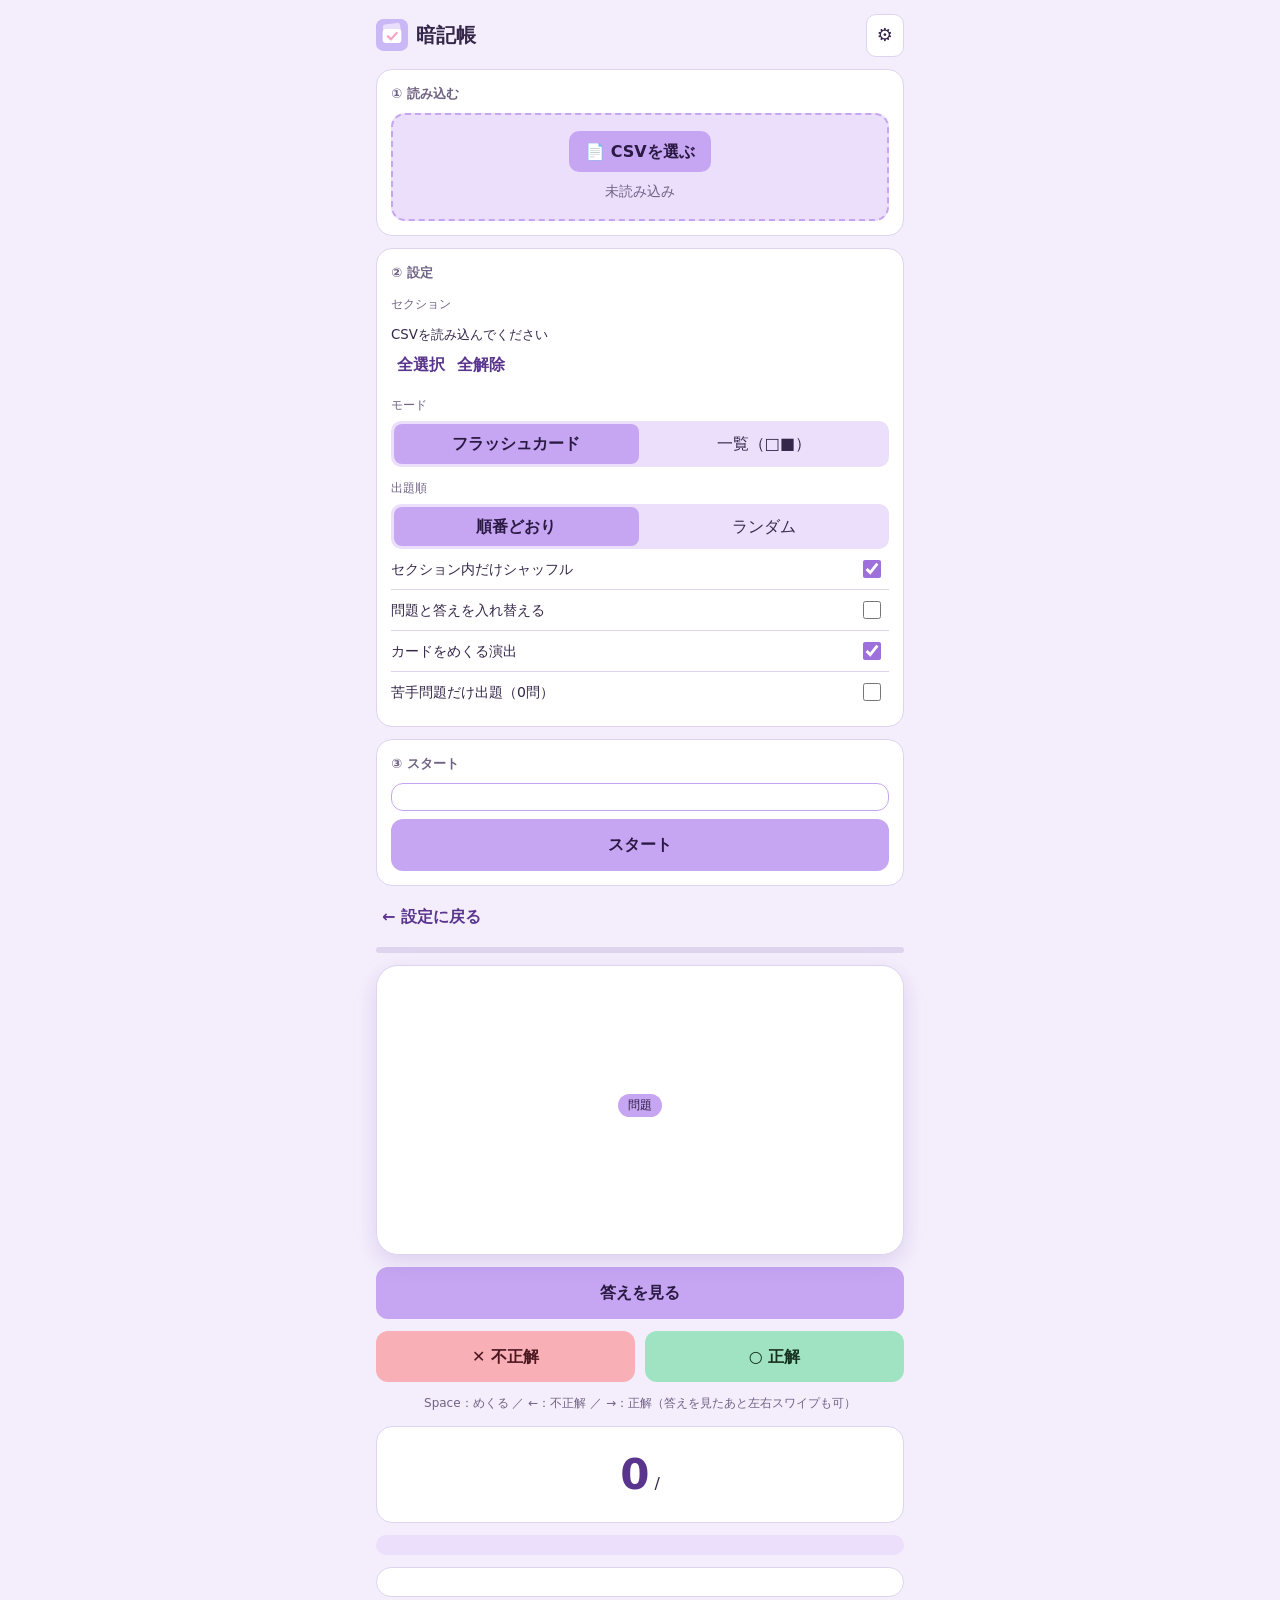
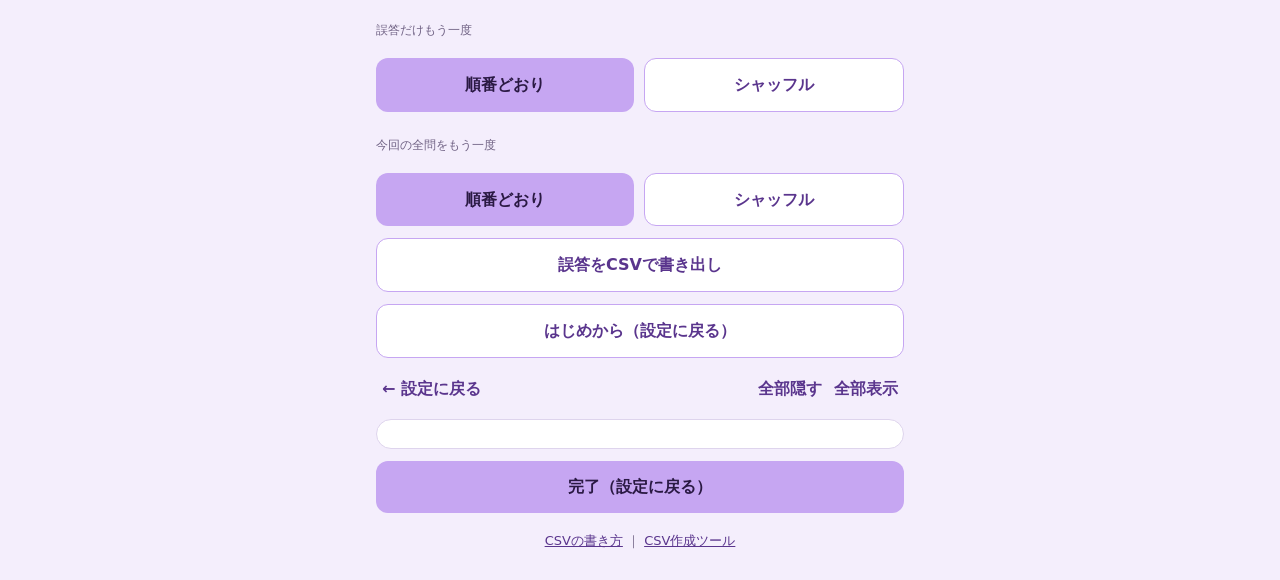
==== index.html @ e4d50a48 "Add files via upload" ====
<!DOCTYPE html>
<html lang="ja">
<head>
<meta charset="utf-8">
<meta name="viewport" content="width=device-width, initial-scale=1, viewport-fit=cover">
<title>暗記帳</title>
<link rel="manifest" href="manifest.webmanifest">
<link rel="icon" href="icon.svg" type="image/svg+xml">
<meta name="theme-color" content="#c9b8f5">
<link rel="stylesheet" href="common.css">
</head>
<body>
<div class="wrap">
<div class="bar"><h1><img src="icon.svg" width="32" height="32" alt="">暗記帳</h1><button class="ic" id="bSet" aria-label="設定">⚙</button></div>

<section id="home" class="wrap" style="padding:0">
  <div class="card"><h3>① 読み込む</h3>
    <div class="drop"><label>📄 CSVを選ぶ<input type="file" id="file" accept=".csv,.txt" hidden></label><div id="deckInfo" style="margin-top:8px;font-size:14px;color:var(--sub)">未読み込み</div></div></div>
  <div class="card"><h3>② 設定</h3>
    <div class="lbl">セクション</div><div id="secs"></div>
    <div><button class="lk" id="selAll">全選択</button><button class="lk" id="selNone">全解除</button></div>
    <div class="lbl">モード</div>
    <div class="seg" id="md"><button data-m="card">フラッシュカード</button><button data-m="list">一覧（□■）</button></div>
    <div class="lbl">出題順</div>
    <div class="seg" id="ord"><button data-o="seq">順番どおり</button><button data-o="rnd">ランダム</button></div>
    <label class="row"><span>セクション内だけシャッフル</span><input type="checkbox" id="oInSec"></label>
    <label class="row"><span>問題と答えを入れ替える</span><input type="checkbox" id="oSwap"></label>
    <label class="row"><span>カードをめくる演出</span><input type="checkbox" id="oFlip"></label>
    <label class="row"><span>苦手問題だけ出題（<span id="weakN">0</span>問）</span><input type="checkbox" id="oWeak"></label></div>
  <div class="card"><h3>③ スタート</h3>
    <button class="btn ghost" id="bResume" hidden style="margin-bottom:8px"></button>
    <button class="btn" id="bStart">スタート</button></div>
</section>

<section id="study" class="wrap" style="padding:0" hidden>
  <div class="bar2"><button class="lk" data-go="home">← 設定に戻る</button><small id="pg"></small></div>
  <div class="prog"><i id="pb"></i></div>
  <div class="scene" id="scene"><div class="fc" id="fc">
    <div class="face"><span class="tag">問題</span><div class="big" id="fq"></div></div>
    <div class="face b"><span class="tag">答え</span><div class="big" id="fa"></div><small id="fm" style="color:var(--sub)"></small></div></div></div>
  <button class="btn" id="bFlip">答えを見る</button>
  <div class="btns" id="bJudge" hidden><button class="btn ng" id="bNg">✕ 不正解</button><button class="btn ok" id="bOk">○ 正解</button></div>
  <p class="hint">Space：めくる ／ ←：不正解 ／ →：正解（答えを見たあと左右スワイプも可）</p>
</section>

<section id="result" class="wrap" style="padding:0" hidden>
  <div class="card score"><b id="rOk">0</b> / <span id="rAll"></span><br><small id="rPct"></small></div>
  <div class="tabs"><button id="tOk"></button><button id="tNg"></button></div>
  <div class="card" id="rList"></div>
  <div class="lbl">誤答だけもう一度</div>
  <div class="btns"><button class="btn" id="bRSeq">順番どおり</button><button class="btn ghost" id="bRRnd">シャッフル</button></div>
  <div class="lbl">今回の全問をもう一度</div>
  <div class="btns"><button class="btn" id="bASeq">順番どおり</button><button class="btn ghost" id="bARnd">シャッフル</button></div>
  <button class="btn ghost" id="bExp">誤答をCSVで書き出し</button>
  <button class="btn ghost" data-go="home">はじめから（設定に戻る）</button>
</section>

<section id="list" class="wrap" style="padding:0" hidden>
  <div class="bar2"><button class="lk" data-go="home">← 設定に戻る</button><span><button class="lk" id="lHide">全部隠す</button><button class="lk" id="lShow">全部表示</button></span></div>
  <div class="card" id="lBody"></div>
  <button class="btn" data-go="home">完了（設定に戻る）</button>
</section>

<footer><a href="csv-guide.html">CSVの書き方</a> ｜ <a href="editor.html">CSV作成ツール</a></footer>
</div>

<dialog id="dlg">
  <h2>設定</h2>
  <div>カラー</div><div class="sw" id="sw"></div>
  <div>表示モード</div>
  <select id="mode"><option value="auto">端末に合わせる</option><option value="light">ライト</option><option value="dark">ダーク</option></select>
  <div style="margin-top:14px"><button class="btn" id="dClose">閉じる</button></div>
</dialog>

<script src="common.js"></script>
<script>
const $=id=>document.getElementById(id);
const esc=s=>s.replace(/[&<>"]/g,c=>({'&':'&amp;','<':'&lt;','>':'&gt;','"':'&quot;'}[c]));
const shuf=a=>{a=a.slice();for(let i=a.length-1;i>0;i--){const j=Math.random()*(i+1)|0;[a[i],a[j]]=[a[j],a[i]]}return a};
let deck={name:'',cards:[],secs:[]},sel=new Set(),run=null,tab='ng';
let opt=Object.assign({o:'seq',mode:'card',weak:false,inSec:true,swap:false,flip:true},S.get('opt',{}));

function build(name,text){const secs=[],cards=[];let cur=-1;
  for(const r of parseCSV(text)){const a=(r[0]||'').trim();if(!a&&!(r[1]||'').trim())continue;
    if(a.startsWith('#')){secs.push(a.slice(1).trim()||'無題');cur=secs.length-1;continue}
    if(cur<0){secs.push('はじめ');cur=0}
    cards.push({q:a,a:(r[1]||'').trim(),m:(r[2]||'').trim(),s:cur})}
  return{name,cards,secs}}
function show(id){['home','study','result','list'].forEach(x=>$(x).hidden=x!==id);document.body.classList.toggle('full',id!='home');if(id=='home')renderHome();scrollTo(0,0)}
const hist=()=>S.get('hist:'+deck.name,{});
function renderHome(){
  $('deckInfo').textContent=deck.cards.length?`${deck.name}（${deck.cards.length}問）`:'未読み込み';
  $('secs').innerHTML=deck.secs.map((n,i)=>`<label class="row"><span><input type="checkbox" data-s="${i}" ${sel.has(i)?'checked':''}>${esc(n)}</span><small>${deck.cards.filter(c=>c.s==i).length}問</small></label>`).join('')||'<small>CSVを読み込んでください</small>';
  document.querySelectorAll('#ord button').forEach(b=>b.classList.toggle('on',b.dataset.o==opt.o));
  document.querySelectorAll('#md button').forEach(b=>b.classList.toggle('on',b.dataset.m==opt.mode));$('oWeak').checked=opt.weak;$('oInSec').checked=opt.inSec;$('oSwap').checked=opt.swap;$('oFlip').checked=opt.flip;
  const h=hist();$('weakN').textContent=deck.cards.filter(c=>h[c.q]>0).length;
  const p=S.get('prog');$('bResume').hidden=!(p&&p.deck==deck.name&&p.pos<p.ids.length);
  if(!$('bResume').hidden)$('bResume').textContent=`▶ 前回の続きから（${p.pos} / ${p.ids.length}）`}
function setDeck(d,text){deck=d;sel=new Set(d.secs.keys());S.set('deck',{name:d.name,text});renderHome()}
function makeIds(){let ids=[];const h=hist();deck.cards.forEach((c,i)=>sel.has(c.s)&&(!opt.weak||h[c.q]>0)&&ids.push(i));
  if(opt.o=='rnd'){if(opt.inSec){const g={};ids.forEach(i=>(g[deck.cards[i].s]=g[deck.cards[i].s]||[]).push(i));ids=Object.keys(g).map(Number).sort((a,b)=>a-b).flatMap(k=>shuf(g[k]))}else ids=shuf(ids)}
  return ids}

function startStudy(ids){if(!ids.length)return alert('出題できる問題がありません');
  run={ids,pos:0,ok:[],ng:[],swap:opt.swap,fl:false};show('study');renderCard()}
function renderCard(){const c=deck.cards[run.ids[run.pos]],fc=$('fc');
  run.fl=false;fc.classList.add('noanim');fc.classList.remove('flipped');void fc.offsetWidth;if(opt.flip)fc.classList.remove('noanim');
  $('fq').textContent=run.swap?c.a:c.q;$('fa').textContent=run.swap?c.q:c.a;$('fm').textContent=c.m;
  $('pg').textContent=`${run.pos+1} / ${run.ids.length}`;$('pb').style.width=run.pos/run.ids.length*100+'%';btns()}
function btns(){$('bFlip').hidden=run.fl;$('bJudge').hidden=!run.fl}
function flip(){if(!run)return;run.fl=!run.fl;$('fc').classList.toggle('flipped',run.fl);btns()}
function mark(ok){if(!run||!run.fl)return;const id=run.ids[run.pos],q=deck.cards[id].q,h=hist();
  (ok?run.ok:run.ng).push(id);
  if(ok){if(h[q]>0){h[q]--;if(!h[q])delete h[q]}}else h[q]=(h[q]||0)+1;
  S.set('hist:'+deck.name,h);run.pos++;
  if(run.pos>=run.ids.length)finish();else{S.set('prog',{deck:deck.name,ids:run.ids,pos:run.pos,ok:run.ok,ng:run.ng,swap:run.swap});renderCard()}}
function finish(){S.set('prog',null);show('result');
  $('rOk').textContent=run.ok.length;$('rAll').textContent=run.ids.length;
  $('rPct').textContent=`正答率 ${Math.round(run.ok.length/run.ids.length*100)}%`;
  tab=run.ng.length?'ng':'ok';renderRes()}
function renderRes(){$('tOk').textContent=`正答 ${run.ok.length}`;$('tNg').textContent=`誤答 ${run.ng.length}`;
  $('tOk').classList.toggle('on',tab=='ok');$('tNg').classList.toggle('on',tab=='ng');
  $('rList').innerHTML=run[tab].map(i=>{const c=deck.cards[i];return `<div class="qrow"><span>${esc(c.q)}</span><span style="color:var(--lk)">${esc(c.a)}</span></div>`}).join('')||'<small>なし</small>';
  $('bRSeq').disabled=$('bRRnd').disabled=$('bExp').disabled=!run.ng.length}

function renderList(ids){
  $('lBody').innerHTML=ids.map(i=>{const c=deck.cards[i],sw=opt.swap;return `<div class="qrow"><span>${esc(sw?c.a:c.q)}</span><span><span class="ans" hidden>${esc(sw?c.q:c.a)}</span><button class="box" aria-label="答えを表示">□</button></span></div>`}).join('')||'<small>問題がありません</small>'}
function setAll(v){document.querySelectorAll('#lBody .qrow').forEach(r=>{r.querySelector('.ans').hidden=!v;r.querySelector('.box').textContent=v?'■':'□'})}

$('file').onchange=async e=>{const f=e.target.files[0];if(!f)return;const t=await f.text();setDeck(build(f.name,t),t);e.target.value=''};
$('secs').onchange=e=>{const i=+e.target.dataset.s;e.target.checked?sel.add(i):sel.delete(i)};
$('selAll').onclick=()=>{sel=new Set(deck.secs.keys());renderHome()};$('selNone').onclick=()=>{sel.clear();renderHome()};
$('ord').onclick=e=>{if(e.target.dataset.o){opt.o=e.target.dataset.o;S.set('opt',opt);renderHome()}};
[['oWeak','weak'],['oInSec','inSec'],['oSwap','swap'],['oFlip','flip']].forEach(([id,k])=>$(id).onchange=e=>{opt[k]=e.target.checked;S.set('opt',opt)});
$('bStart').onclick=()=>{const ids=makeIds();if(!ids.length)return alert(opt.weak?'苦手問題がありません':'出題できる問題がありません');
  if(opt.mode=='list'){show('list');renderList(ids)}else startStudy(ids)};
$('md').onclick=e=>{if(e.target.dataset.m){opt.mode=e.target.dataset.m;S.set('opt',opt);renderHome()}};
$('bResume').onclick=()=>{const p=S.get('prog');run=Object.assign({fl:false},p);show('study');renderCard()};
$('lHide').onclick=()=>setAll(false);$('lShow').onclick=()=>setAll(true);
$('lBody').onclick=e=>{const b=e.target.closest('.box');if(!b)return;const a=b.previousElementSibling;a.hidden=!a.hidden;b.textContent=a.hidden?'□':'■'};
document.querySelectorAll('[data-go]').forEach(b=>b.onclick=()=>show(b.dataset.go));
$('bFlip').onclick=flip;$('scene').onclick=flip;$('bOk').onclick=()=>mark(true);$('bNg').onclick=()=>mark(false);
$('tOk').onclick=()=>{tab='ok';renderRes()};$('tNg').onclick=()=>{tab='ng';renderRes()};
const asc=a=>a.slice().sort((x,y)=>x-y);
$('bRSeq').onclick=()=>startStudy(asc(run.ng));$('bRRnd').onclick=()=>startStudy(shuf(run.ng));
$('bASeq').onclick=()=>startStudy(asc(run.ids));$('bARnd').onclick=()=>startStudy(shuf(run.ids));
$('bExp').onclick=()=>{const rows=[['#誤答 '+new Date().toLocaleDateString('ja-JP')]];run.ng.forEach(i=>{const c=deck.cards[i];rows.push(c.m?[c.q,c.a,c.m]:[c.q,c.a])});download('wrong.csv',toCSV(rows))};
document.addEventListener('keydown',e=>{if($('study').hidden||$('dlg').open)return;
  if(e.key==' '||e.key=='Enter'){e.preventDefault();flip()}else if(e.key=='ArrowRight')mark(true);else if(e.key=='ArrowLeft')mark(false)});
let tx=null;$('scene').addEventListener('touchstart',e=>tx=e.touches[0].clientX,{passive:true});
$('scene').addEventListener('touchend',e=>{if(tx==null)return;const dx=e.changedTouches[0].clientX-tx;tx=null;if(Math.abs(dx)>70&&run&&run.fl){e.preventDefault();mark(dx>0)}});

// 設定
const pal={pink:340,peach:22,lemon:48,mint:150,sky:205,lavender:265};
function renderSet(){const t=S.get('theme',{p:'lavender',m:'auto'});$('mode').value=t.m;
  $('sw').innerHTML=Object.entries(pal).map(([k,h])=>`<button style="--c:${h}" data-p="${k}" class="${t.p==k?'on':''}" aria-label="${k}"></button>`).join('')}
$('bSet').onclick=()=>{renderSet();$('dlg').showModal()};$('dClose').onclick=()=>$('dlg').close();
$('sw').onclick=e=>{const p=e.target.dataset.p;if(!p)return;const t=S.get('theme',{p:'lavender',m:'auto'});t.p=p;S.set('theme',t);applyTheme();renderSet()};
$('mode').onchange=e=>{const t=S.get('theme',{p:'lavender',m:'auto'});t.m=e.target.value;S.set('theme',t);applyTheme()};

const saved=S.get('deck');if(saved)deck=build(saved.name,saved.text),sel=new Set(deck.secs.keys());
renderHome();
</script>
</body>
</html>
---- common.css ----
:root{--h:265;--bg:hsl(var(--h) 70% 96%);--sf:#fff;--ink:hsl(var(--h) 30% 22%);--sub:hsl(var(--h) 15% 45%);--ln:hsl(var(--h) 40% 88%);--pri:hsl(var(--h) 75% 80%);--soft:hsl(var(--h) 80% 93%);--on:hsl(var(--h) 45% 18%);--lk:hsl(var(--h) 45% 38%);--ok:hsl(150 55% 76%);--ng:hsl(355 85% 83%);color-scheme:light;box-sizing:border-box;padding-top:env(safe-area-inset-top,0px);padding-bottom:env(safe-area-inset-bottom,0px)}
:root[data-p=pink]{--h:340}:root[data-p=peach]{--h:22}:root[data-p=lemon]{--h:48}:root[data-p=mint]{--h:150}:root[data-p=sky]{--h:205}:root[data-p=lavender]{--h:265}
:root[data-m=dark]{--bg:hsl(var(--h) 22% 13%);--sf:hsl(var(--h) 20% 19%);--ink:hsl(var(--h) 40% 93%);--sub:hsl(var(--h) 20% 72%);--ln:hsl(var(--h) 18% 28%);--pri:hsl(var(--h) 55% 72%);--soft:hsl(var(--h) 22% 25%);--lk:hsl(var(--h) 70% 82%);color-scheme:dark}
@media(prefers-color-scheme:dark){:root[data-m=auto]{--bg:hsl(var(--h) 22% 13%);--sf:hsl(var(--h) 20% 19%);--ink:hsl(var(--h) 40% 93%);--sub:hsl(var(--h) 20% 72%);--ln:hsl(var(--h) 18% 28%);--pri:hsl(var(--h) 55% 72%);--soft:hsl(var(--h) 22% 25%);--lk:hsl(var(--h) 70% 82%);color-scheme:dark}}
*{box-sizing:border-box}
html{scroll-padding-top:env(safe-area-inset-top,0px);height:100%}
body{margin:0;min-height:100%;background:var(--bg);color:var(--ink);font-family:system-ui,-apple-system,"Hiragino Sans","Noto Sans JP",sans-serif;line-height:1.6}
.wrap{max-width:560px;margin:0 auto;padding:14px 16px 28px;display:flex;flex-direction:column;gap:12px}
.bar,.bar2{display:flex;align-items:center;justify-content:space-between;gap:8px}
.bar h1{margin:0;font-size:20px;display:flex;align-items:center;gap:8px}
h2{margin:4px 0;font-size:18px}
.card{background:var(--sf);border:1px solid var(--ln);border-radius:16px;padding:14px}
.card h3{margin:0 0 8px;font-size:13px;color:var(--sub)}
.btn,button{font:inherit;cursor:pointer}
.btn{display:block;width:100%;text-align:center;padding:13px;border:0;border-radius:12px;background:var(--pri);color:var(--on);font-weight:700}
.btn.ghost{background:var(--sf);color:var(--lk);border:1px solid var(--pri)}
.btn.ok{background:var(--ok);color:#16301f}.btn.ng{background:var(--ng);color:#4a1620}
.btns{display:flex;gap:10px}
.lk{background:none;border:0;color:var(--lk);padding:6px;font-weight:600}
.ic{background:var(--sf);border:1px solid var(--ln);border-radius:10px;padding:6px 10px;font-size:18px;color:var(--ink)}
.drop{border:2px dashed var(--pri);background:var(--soft);border-radius:14px;padding:16px;text-align:center}
.drop label{display:inline-block;padding:8px 16px;background:var(--pri);color:var(--on);border-radius:10px;font-weight:700;cursor:pointer}
.row{display:flex;align-items:center;justify-content:space-between;gap:8px;padding:8px 0;border-bottom:1px solid var(--ln);font-size:14px}
.row:last-child{border-bottom:0}
input[type=checkbox]{width:18px;height:18px;accent-color:hsl(var(--h) 60% 65%);margin-right:8px;vertical-align:middle}
.seg,.tabs{display:flex;background:var(--soft);border-radius:10px;padding:3px;gap:3px}
.seg button,.tabs button{flex:1;border:0;background:none;padding:7px;border-radius:8px;color:var(--ink)}
.seg .on,.tabs .on{background:var(--pri);color:var(--on);font-weight:700}
.prog{height:6px;border-radius:3px;background:var(--ln);overflow:hidden}.prog i{display:block;height:100%;width:0;background:var(--pri);transition:width .3s}
.scene{perspective:1000px;height:290px;cursor:pointer;user-select:none;-webkit-user-select:none;touch-action:pan-y}
.fc{position:relative;width:100%;height:100%;transition:transform .5s;transform-style:preserve-3d}
.fc.flipped{transform:rotateY(180deg)}.fc.noanim{transition:none}
.face{position:absolute;inset:0;backface-visibility:hidden;-webkit-backface-visibility:hidden;background:var(--sf);border:1px solid var(--ln);border-radius:22px;box-shadow:0 8px 22px hsl(var(--h) 40% 50%/.18);display:flex;flex-direction:column;align-items:center;justify-content:center;gap:10px;padding:20px;text-align:center;overflow:auto}
.face.b{transform:rotateY(180deg);background:var(--soft)}
.tag{font-size:12px;color:var(--on);background:var(--pri);padding:2px 10px;border-radius:99px}
.big{font-size:26px;font-weight:700;word-break:break-word;white-space:pre-wrap}
.hint{margin:0;text-align:center;font-size:12px;color:var(--sub)}
.score{text-align:center}.score b{font-size:42px;color:var(--lk)}
.qrow{display:flex;align-items:center;justify-content:space-between;gap:10px;padding:11px 2px;border-bottom:1px solid var(--ln)}
.qrow:last-child{border-bottom:0}.qrow .ans{color:var(--lk);font-weight:700;margin-right:6px}
.box{background:none;border:0;font-size:28px;line-height:1;color:var(--lk);padding:0 4px}
footer{text-align:center;font-size:13px;color:var(--sub);margin-top:6px}footer a{color:var(--lk)}
dialog{border:1px solid var(--ln);border-radius:18px;background:var(--sf);color:var(--ink);width:min(92vw,400px)}
dialog::backdrop{background:#0006}
.sw{display:flex;gap:10px;flex-wrap:wrap;margin:8px 0 14px}
.sw button{width:40px;height:40px;border-radius:50%;border:3px solid transparent;background:hsl(var(--c) 75% 80%)}
.sw button.on{border-color:var(--ink)}
select,input:not([type=checkbox]):not([type=file]),textarea{font:inherit;color:var(--ink);background:var(--sf);border:1px solid var(--ln);border-radius:8px;padding:8px;width:100%}
pre{background:var(--soft);padding:10px;border-radius:10px;overflow-x:auto;font-size:13px}
.guide p,.guide li{font-size:14px}
.erow{display:grid;grid-template-columns:1fr 1fr 1fr auto;gap:6px;margin-bottom:6px;align-items:center}
.erow>*{min-width:0}
.erow.sec{grid-template-columns:auto 1fr auto;background:var(--soft);border-radius:10px;padding:4px 8px}
.erow.sec input{background:none;border:0;font-weight:700}
.wrap.wide{max-width:920px}
.lbl{font-size:12px;color:var(--sub);margin:12px 0 6px}
.wrap>section{animation:in .3s ease}
@keyframes in{from{opacity:0;transform:translateY(12px)}to{opacity:1;transform:none}}
@media(prefers-reduced-motion:reduce){.wrap>section{animation:none}}
@media(max-width:640px){.ehead{display:none}.erow.c{grid-template-columns:1fr auto;background:var(--soft);border-radius:12px;padding:8px}.erow.c input{grid-column:1}.erow.c button{grid-column:2;grid-row:1/4}}
.wrap>section.wrap{width:100%}
body.full .bar,body.full footer{display:none}
body.full>.wrap{max-width:720px;min-height:100dvh;padding-top:12px}
body.full #study,body.full #list{flex:1}
body.full .scene{flex:1;height:auto;min-height:260px}
body.full .big{font-size:clamp(26px,6vw,40px)}
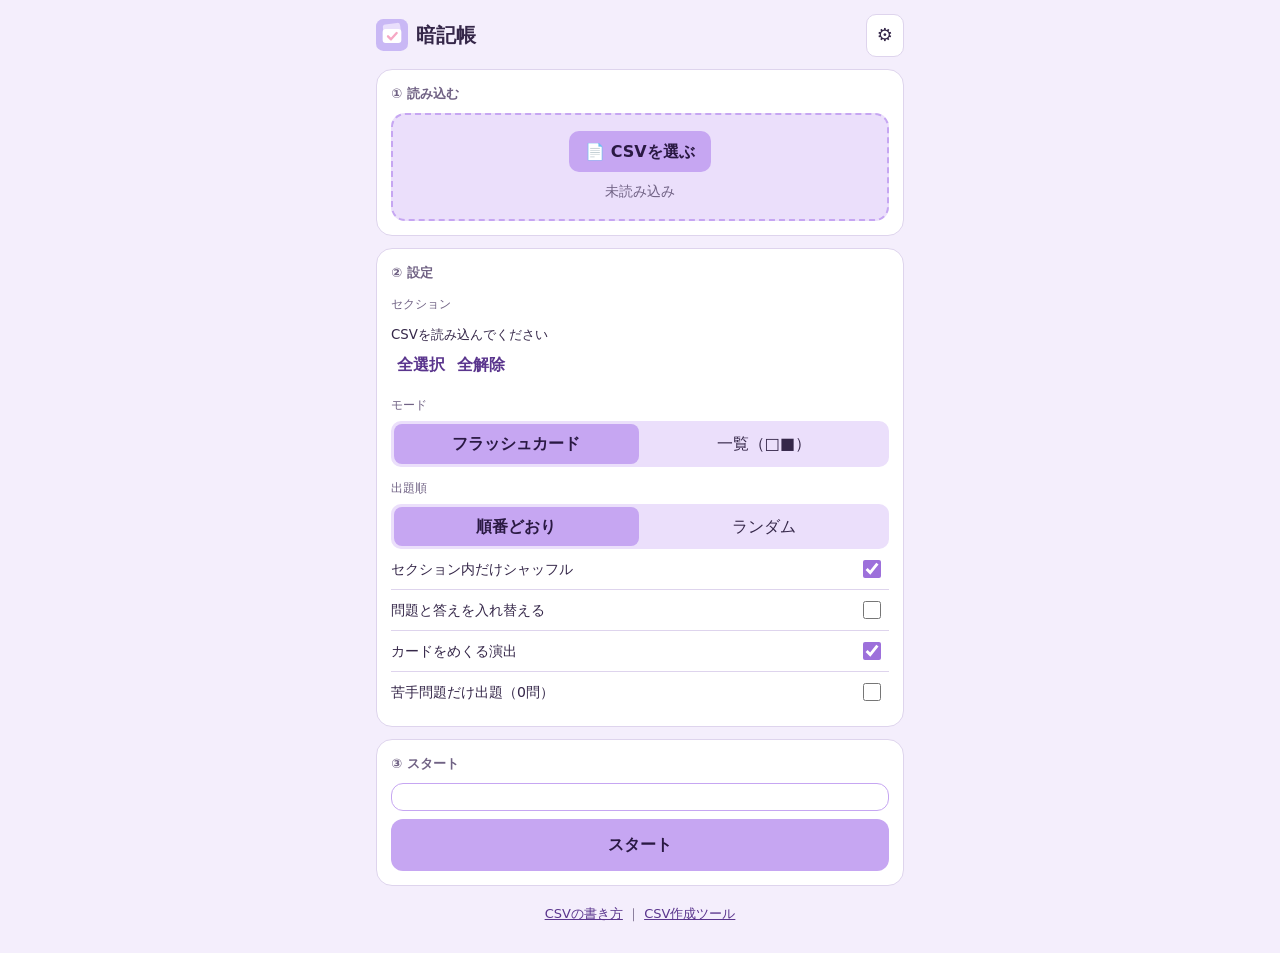
==== commit 692c6099: "Add files via upload" ====
--- a/index.html
+++ b/index.html
@@ -32,7 +32,7 @@
     <button class="btn" id="bStart">スタート</button></div>
 </section>
 
-<section id="study" class="wrap" style="padding:0" hidden>
+<dialog id="study" class="full"><div class="in">
   <div class="bar2"><button class="lk" data-go="home">← 設定に戻る</button><small id="pg"></small></div>
   <div class="prog"><i id="pb"></i></div>
   <div class="scene" id="scene"><div class="fc" id="fc">
@@ -41,9 +41,9 @@
   <button class="btn" id="bFlip">答えを見る</button>
   <div class="btns" id="bJudge" hidden><button class="btn ng" id="bNg">✕ 不正解</button><button class="btn ok" id="bOk">○ 正解</button></div>
   <p class="hint">Space：めくる ／ ←：不正解 ／ →：正解（答えを見たあと左右スワイプも可）</p>
-</section>
+</div></dialog>
 
-<section id="result" class="wrap" style="padding:0" hidden>
+<dialog id="result" class="full"><div class="in">
   <div class="card score"><b id="rOk">0</b> / <span id="rAll"></span><br><small id="rPct"></small></div>
   <div class="tabs"><button id="tOk"></button><button id="tNg"></button></div>
   <div class="card" id="rList"></div>
@@ -53,13 +53,13 @@
   <div class="btns"><button class="btn" id="bASeq">順番どおり</button><button class="btn ghost" id="bARnd">シャッフル</button></div>
   <button class="btn ghost" id="bExp">誤答をCSVで書き出し</button>
   <button class="btn ghost" data-go="home">はじめから（設定に戻る）</button>
-</section>
+</div></dialog>
 
-<section id="list" class="wrap" style="padding:0" hidden>
+<dialog id="list" class="full"><div class="in">
   <div class="bar2"><button class="lk" data-go="home">← 設定に戻る</button><span><button class="lk" id="lHide">全部隠す</button><button class="lk" id="lShow">全部表示</button></span></div>
   <div class="card" id="lBody"></div>
   <button class="btn" data-go="home">完了（設定に戻る）</button>
-</section>
+</div></dialog>
 
 <footer><a href="csv-guide.html">CSVの書き方</a> ｜ <a href="editor.html">CSV作成ツール</a></footer>
 </div>
@@ -86,7 +86,12 @@
     if(cur<0){secs.push('はじめ');cur=0}
     cards.push({q:a,a:(r[1]||'').trim(),m:(r[2]||'').trim(),s:cur})}
   return{name,cards,secs}}
-function show(id){['home','study','result','list'].forEach(x=>$(x).hidden=x!==id);document.body.classList.toggle('full',id!='home');if(id=='home')renderHome();scrollTo(0,0)}
+function show(id){
+  if(id=='home'){['result','study','list'].forEach(x=>$(x).open&&$(x).close());renderHome();return}
+  if(id=='result'){if(!$('result').open)$('result').showModal();$('result').scrollTop=0;return}
+  if($('result').open)$('result').close();
+  if(!$(id).open)$(id).showModal();
+  $(id).scrollTop=0}
 const hist=()=>S.get('hist:'+deck.name,{});
 function renderHome(){
   $('deckInfo').textContent=deck.cards.length?`${deck.name}（${deck.cards.length}問）`:'未読み込み';
@@ -145,11 +150,12 @@
 $('bRSeq').onclick=()=>startStudy(asc(run.ng));$('bRRnd').onclick=()=>startStudy(shuf(run.ng));
 $('bASeq').onclick=()=>startStudy(asc(run.ids));$('bARnd').onclick=()=>startStudy(shuf(run.ids));
 $('bExp').onclick=()=>{const rows=[['#誤答 '+new Date().toLocaleDateString('ja-JP')]];run.ng.forEach(i=>{const c=deck.cards[i];rows.push(c.m?[c.q,c.a,c.m]:[c.q,c.a])});download('wrong.csv',toCSV(rows))};
-document.addEventListener('keydown',e=>{if($('study').hidden||$('dlg').open)return;
+document.addEventListener('keydown',e=>{if(!$('study').open||$('result').open||$('dlg').open)return;
   if(e.key==' '||e.key=='Enter'){e.preventDefault();flip()}else if(e.key=='ArrowRight')mark(true);else if(e.key=='ArrowLeft')mark(false)});
 let tx=null;$('scene').addEventListener('touchstart',e=>tx=e.touches[0].clientX,{passive:true});
 $('scene').addEventListener('touchend',e=>{if(tx==null)return;const dx=e.changedTouches[0].clientX-tx;tx=null;if(Math.abs(dx)>70&&run&&run.fl){e.preventDefault();mark(dx>0)}});
 
+$('result').addEventListener('cancel',e=>e.preventDefault());
 // 設定
 const pal={pink:340,peach:22,lemon:48,mint:150,sky:205,lavender:265};
 function renderSet(){const t=S.get('theme',{p:'lavender',m:'auto'});$('mode').value=t.m;
--- a/common.css
+++ b/common.css
@@ -59,8 +59,8 @@
 @media(prefers-reduced-motion:reduce){.wrap>section{animation:none}}
 @media(max-width:640px){.ehead{display:none}.erow.c{grid-template-columns:1fr auto;background:var(--soft);border-radius:12px;padding:8px}.erow.c input{grid-column:1}.erow.c button{grid-column:2;grid-row:1/4}}
 .wrap>section.wrap{width:100%}
-body.full .bar,body.full footer{display:none}
-body.full>.wrap{max-width:720px;min-height:100dvh;padding-top:12px}
-body.full #study,body.full #list{flex:1}
-body.full .scene{flex:1;height:auto;min-height:260px}
-body.full .big{font-size:clamp(26px,6vw,40px)}
+dialog.full{position:fixed;inset:0;width:100%;height:100%;max-width:none;max-height:none;margin:0;padding:env(safe-area-inset-top,0px) 0 env(safe-area-inset-bottom,0px);border:0;border-radius:0;background:var(--bg);color:var(--ink);overflow:auto}
+dialog.full[open]{animation:in .3s ease}
+.in{width:100%;max-width:720px;min-height:100%;margin:0 auto;padding:12px 16px 20px;display:flex;flex-direction:column;gap:12px}
+#study .scene{flex:1;height:auto;min-height:260px}
+dialog.full .big{font-size:clamp(26px,6vw,40px)}
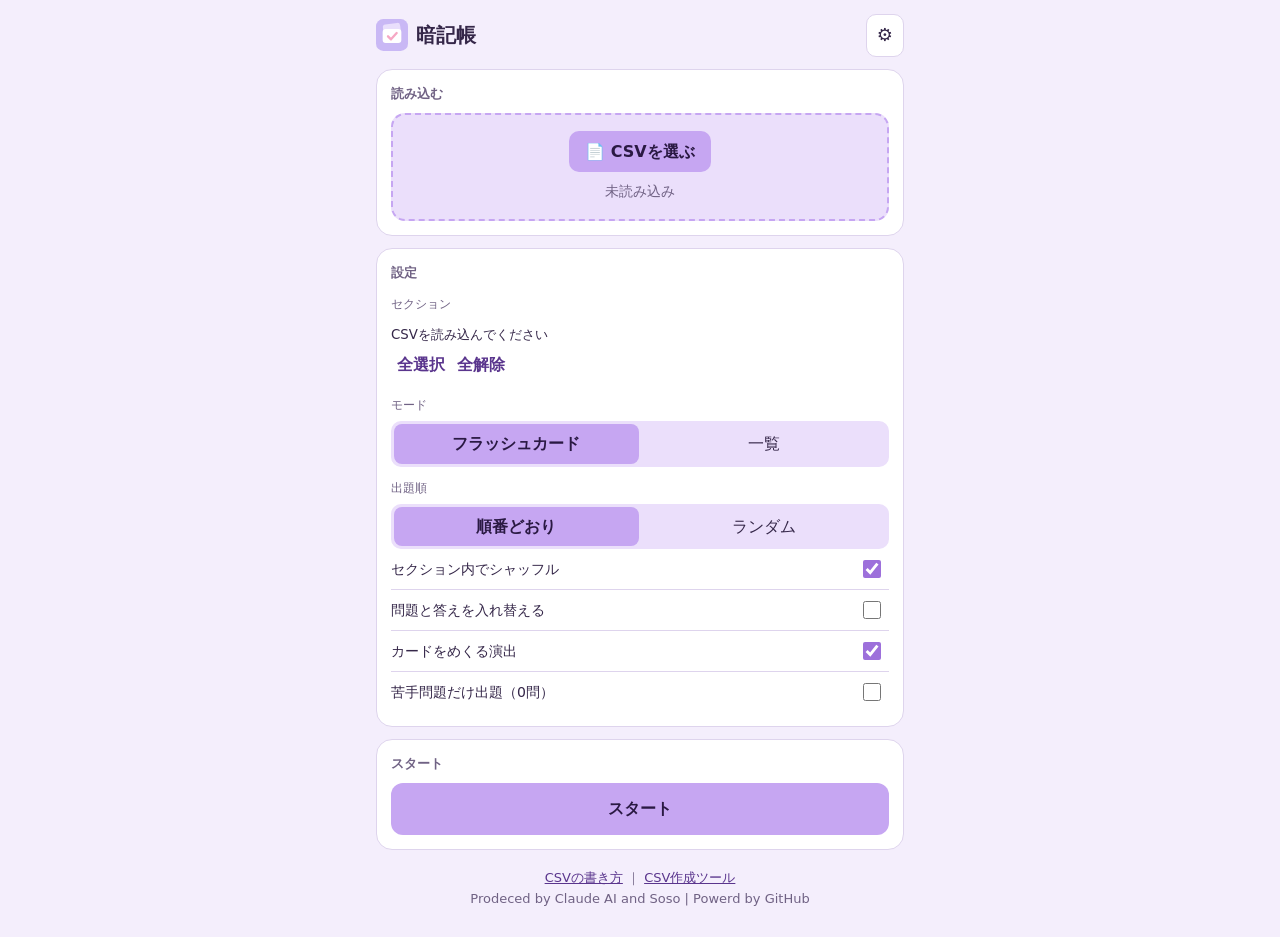
==== commit 01174d64: "Add files via upload" ====
--- a/index.html
+++ b/index.html
@@ -14,33 +14,33 @@
 <div class="bar"><h1><img src="icon.svg" width="32" height="32" alt="">暗記帳</h1><button class="ic" id="bSet" aria-label="設定">⚙</button></div>
 
 <section id="home" class="wrap" style="padding:0">
-  <div class="card"><h3>① 読み込む</h3>
+  <div class="card"><h3>読み込む</h3>
     <div class="drop"><label>📄 CSVを選ぶ<input type="file" id="file" accept=".csv,.txt" hidden></label><div id="deckInfo" style="margin-top:8px;font-size:14px;color:var(--sub)">未読み込み</div></div></div>
-  <div class="card"><h3>② 設定</h3>
+  <div class="card"><h3>設定</h3>
     <div class="lbl">セクション</div><div id="secs"></div>
     <div><button class="lk" id="selAll">全選択</button><button class="lk" id="selNone">全解除</button></div>
     <div class="lbl">モード</div>
-    <div class="seg" id="md"><button data-m="card">フラッシュカード</button><button data-m="list">一覧（□■）</button></div>
+    <div class="seg" id="md"><button data-m="card">フラッシュカード</button><button data-m="list">一覧</button></div>
     <div class="lbl">出題順</div>
     <div class="seg" id="ord"><button data-o="seq">順番どおり</button><button data-o="rnd">ランダム</button></div>
-    <label class="row"><span>セクション内だけシャッフル</span><input type="checkbox" id="oInSec"></label>
+    <label class="row"><span>セクション内でシャッフル</span><input type="checkbox" id="oInSec"></label>
     <label class="row"><span>問題と答えを入れ替える</span><input type="checkbox" id="oSwap"></label>
     <label class="row"><span>カードをめくる演出</span><input type="checkbox" id="oFlip"></label>
     <label class="row"><span>苦手問題だけ出題（<span id="weakN">0</span>問）</span><input type="checkbox" id="oWeak"></label></div>
-  <div class="card"><h3>③ スタート</h3>
+  <div class="card"><h3>スタート</h3>
     <button class="btn ghost" id="bResume" hidden style="margin-bottom:8px"></button>
     <button class="btn" id="bStart">スタート</button></div>
 </section>
 
 <dialog id="study" class="full"><div class="in">
-  <div class="bar2"><button class="lk" data-go="home">← 設定に戻る</button><small id="pg"></small></div>
+  <div class="bar2"><button class="lk" data-go="home">← 設定</button><small id="pg"></small></div>
   <div class="prog"><i id="pb"></i></div>
   <div class="scene" id="scene"><div class="fc" id="fc">
     <div class="face"><span class="tag">問題</span><div class="big" id="fq"></div></div>
     <div class="face b"><span class="tag">答え</span><div class="big" id="fa"></div><small id="fm" style="color:var(--sub)"></small></div></div></div>
   <button class="btn" id="bFlip">答えを見る</button>
   <div class="btns" id="bJudge" hidden><button class="btn ng" id="bNg">✕ 不正解</button><button class="btn ok" id="bOk">○ 正解</button></div>
-  <p class="hint">Space：めくる ／ ←：不正解 ／ →：正解（答えを見たあと左右スワイプも可）</p>
+  <p class="hint">Space：めくる ／ ←：不正解 ／ →：正解</p>
 </div></dialog>
 
 <dialog id="result" class="full"><div class="in">
@@ -56,12 +56,12 @@
 </div></dialog>
 
 <dialog id="list" class="full"><div class="in">
-  <div class="bar2"><button class="lk" data-go="home">← 設定に戻る</button><span><button class="lk" id="lHide">全部隠す</button><button class="lk" id="lShow">全部表示</button></span></div>
+  <div class="bar2"><button class="lk" data-go="home">← 設定</button><span><button class="lk" id="lHide">全部隠す</button><button class="lk" id="lShow">全部表示</button></span></div>
   <div class="card" id="lBody"></div>
-  <button class="btn" data-go="home">完了（設定に戻る）</button>
+  <button class="btn" data-go="home">終了</button>
 </div></dialog>
 
-<footer><a href="csv-guide.html">CSVの書き方</a> ｜ <a href="editor.html">CSV作成ツール</a></footer>
+<footer><a href="csv-guide.html">CSVの書き方</a> ｜ <a href="editor.html">CSV作成ツール</a><br>Prodeced by Claude AI and Soso | Powerd by GitHub</footer>
 </div>
 
 <dialog id="dlg">
--- a/common.css
+++ b/common.css
@@ -64,3 +64,6 @@
 .in{width:100%;max-width:720px;min-height:100%;margin:0 auto;padding:12px 16px 20px;display:flex;flex-direction:column;gap:12px}
 #study .scene{flex:1;height:auto;min-height:260px}
 dialog.full .big{font-size:clamp(26px,6vw,40px)}
+[hidden]{display:none!important}
+.scene{position:relative}
+.fc{position:absolute;inset:0;width:auto;height:auto}
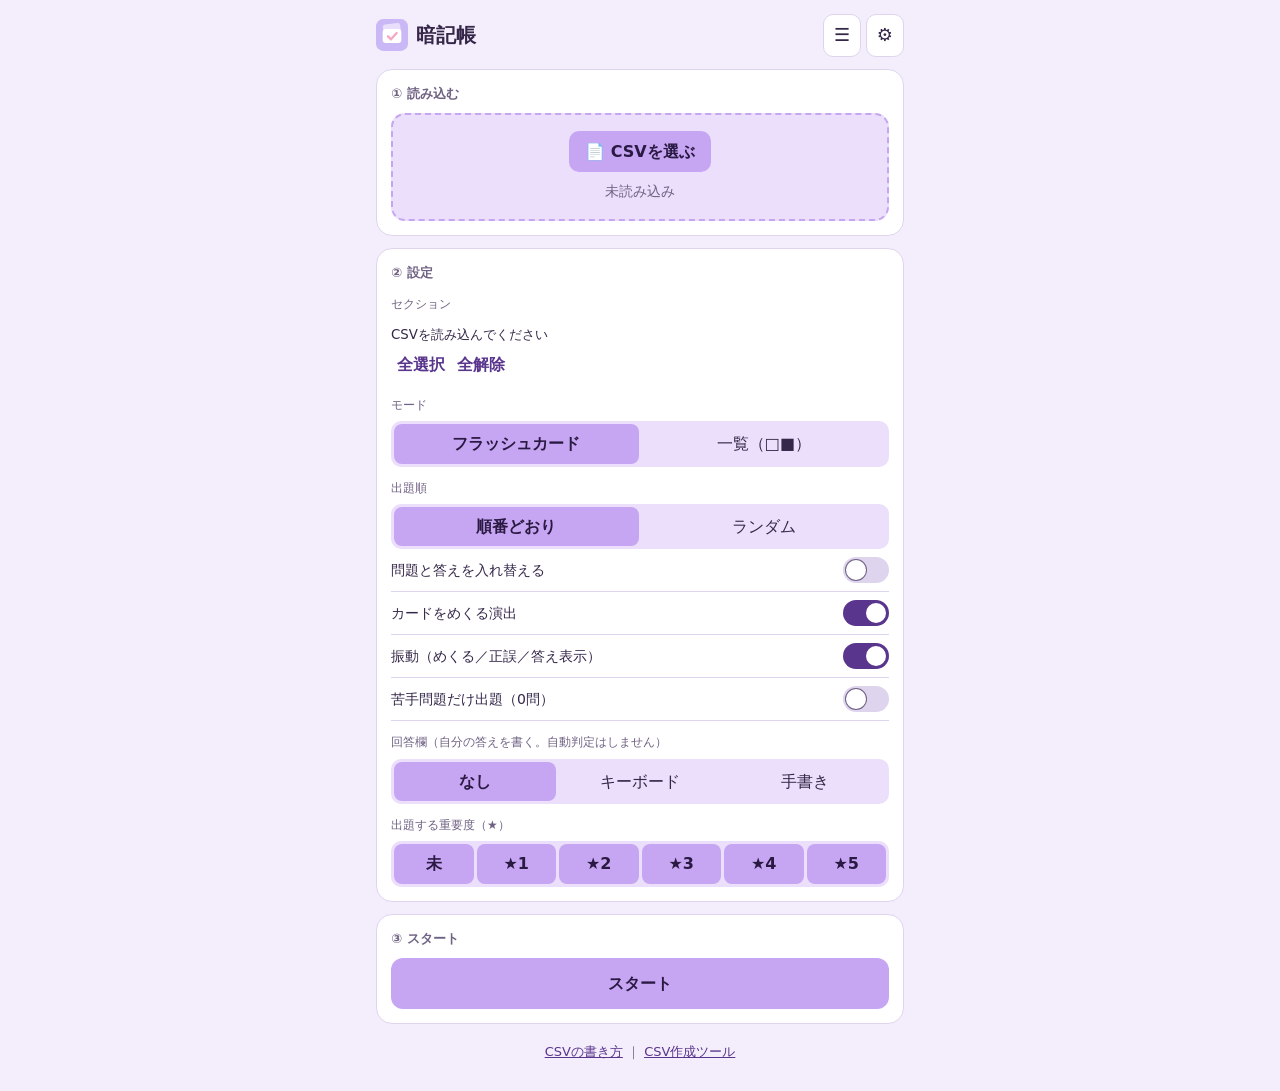
==== commit 948c640a: "Add files via upload" ====
--- a/index.html
+++ b/index.html
@@ -11,36 +11,45 @@
 </head>
 <body>
 <div class="wrap">
-<div class="bar"><h1><img src="icon.svg" width="32" height="32" alt="">暗記帳</h1><button class="ic" id="bSet" aria-label="設定">⚙</button></div>
+<div class="bar"><h1><img src="icon.svg" width="32" height="32" alt="">暗記帳</h1><span><button class="ic" id="bMenu" aria-label="保存データ">☰</button> <button class="ic" id="bSet" aria-label="設定">⚙</button></span></div>
 
 <section id="home" class="wrap" style="padding:0">
-  <div class="card"><h3>読み込む</h3>
+  <div class="card"><h3>① 読み込む</h3>
     <div class="drop"><label>📄 CSVを選ぶ<input type="file" id="file" accept=".csv,.txt" hidden></label><div id="deckInfo" style="margin-top:8px;font-size:14px;color:var(--sub)">未読み込み</div></div></div>
-  <div class="card"><h3>設定</h3>
+  <div class="card"><h3>② 設定</h3>
     <div class="lbl">セクション</div><div id="secs"></div>
     <div><button class="lk" id="selAll">全選択</button><button class="lk" id="selNone">全解除</button></div>
     <div class="lbl">モード</div>
-    <div class="seg" id="md"><button data-m="card">フラッシュカード</button><button data-m="list">一覧</button></div>
+    <div class="seg" id="md"><button data-m="card">フラッシュカード</button><button data-m="list">一覧（□■）</button></div>
     <div class="lbl">出題順</div>
     <div class="seg" id="ord"><button data-o="seq">順番どおり</button><button data-o="rnd">ランダム</button></div>
-    <label class="row"><span>セクション内でシャッフル</span><input type="checkbox" id="oInSec"></label>
-    <label class="row"><span>問題と答えを入れ替える</span><input type="checkbox" id="oSwap"></label>
-    <label class="row"><span>カードをめくる演出</span><input type="checkbox" id="oFlip"></label>
-    <label class="row"><span>苦手問題だけ出題（<span id="weakN">0</span>問）</span><input type="checkbox" id="oWeak"></label></div>
-  <div class="card"><h3>スタート</h3>
+    <label class="row rnd"><span>セクション内だけシャッフル</span><input type="checkbox" class="tg" id="oInSec"></label>
+    <label class="row"><span>問題と答えを入れ替える</span><input type="checkbox" class="tg" id="oSwap"></label>
+    <label class="row cardonly"><span>カードをめくる演出</span><input type="checkbox" class="tg" id="oFlip"></label>
+    <label class="row"><span>振動（めくる／正誤／答え表示）</span><input type="checkbox" class="tg" id="oVib"></label>
+    <div class="row rnd"><span>出題数（0で全問）</span><span class="cnt"><button id="nM" aria-label="減らす">−</button><input type="number" id="oN" min="0" inputmode="numeric"><button id="nP" aria-label="増やす">＋</button></span></div>
+    <label class="row"><span>苦手問題だけ出題（<span id="weakN">0</span>問）</span><input type="checkbox" class="tg" id="oWeak"></label>
+    <div class="lbl cardonly">回答欄（自分の答えを書く。自動判定はしません）</div>
+    <div class="seg cardonly" id="im"><button data-i="off">なし</button><button data-i="key">キーボード</button><button data-i="pen">手書き</button></div>
+    <div class="lbl">出題する重要度（★）</div><div class="seg" id="stf"></div></div>
+  <div class="card"><h3>③ スタート</h3>
     <button class="btn ghost" id="bResume" hidden style="margin-bottom:8px"></button>
     <button class="btn" id="bStart">スタート</button></div>
 </section>
 
 <dialog id="study" class="full"><div class="in">
-  <div class="bar2"><button class="lk" data-go="home">← 設定</button><small id="pg"></small></div>
+  <div class="bar2"><button class="lk" data-go="home">← 設定</button><span><button class="lk" id="bUndo">↩ 1つ戻す</button><button class="lk" id="bStop">中断</button><small id="pg"></small></span></div>
   <div class="prog"><i id="pb"></i></div>
   <div class="scene" id="scene"><div class="fc" id="fc">
-    <div class="face"><span class="tag">問題</span><div class="big" id="fq"></div></div>
+    <div class="face"><span class="tag">問題</span><div class="big" id="fq"></div><small id="fh" style="color:var(--sub)"></small></div>
     <div class="face b"><span class="tag">答え</span><div class="big" id="fa"></div><small id="fm" style="color:var(--sub)"></small></div></div></div>
+  <div id="stars" class="stars"></div>
+  <div id="inp" hidden><input type="text" id="ans" placeholder="自分の回答（任意）" hidden>
+    <div id="penw" hidden><canvas id="pen" style="width:100%;height:140px;border:1px solid var(--ln);border-radius:12px;background:var(--sf);touch-action:none;display:block"></canvas><button class="lk" id="penClr">書き直す</button></div></div>
   <button class="btn" id="bFlip">答えを見る</button>
+  <button class="lk" id="bHint" hidden>💡 ヒントを見る</button>
   <div class="btns" id="bJudge" hidden><button class="btn ng" id="bNg">✕ 不正解</button><button class="btn ok" id="bOk">○ 正解</button></div>
-  <p class="hint">Space：めくる ／ ←：不正解 ／ →：正解</p>
+  <p class="hint">Space：めくる ／ ←：不正解 ／ →：正解（答えを見たあと左右スワイプも可）</p>
 </div></dialog>
 
 <dialog id="result" class="full"><div class="in">
@@ -56,14 +65,26 @@
 </div></dialog>
 
 <dialog id="list" class="full"><div class="in">
-  <div class="bar2"><button class="lk" data-go="home">← 設定</button><span><button class="lk" id="lHide">全部隠す</button><button class="lk" id="lShow">全部表示</button></span></div>
-  <div class="card" id="lBody"></div>
-  <button class="btn" data-go="home">終了</button>
+  <div class="bar2"><button class="lk" data-go="home">← 設定</button><span><button class="lk" id="lRed">赤シート OFF</button><button class="lk" id="lSwap">全部入れ替え</button><button class="lk" id="lHide">全部隠す</button><button class="lk" id="lShow">全部表示</button></span></div>
+  <div id="lWrap" style="position:relative"><div class="card" id="lBody"></div><div id="sheet" hidden></div><button id="sh" hidden aria-label="赤シートを動かす">⇕</button></div>
+  <button class="btn" data-go="home">完了（設定に戻る）</button>
 </div></dialog>
 
-<footer><a href="csv-guide.html">CSVの書き方</a> ｜ <a href="editor.html">CSV作成ツール</a><br>Prodeced by Claude AI and Soso | Powerd by GitHub</footer>
+<footer><a href="csv-guide.html">CSVの書き方</a> ｜ <a href="editor.html">CSV作成ツール</a></footer>
 </div>
 
+<dialog id="menu"><h2>保存データ</h2>
+  <div class="lbl">★ お気に入りCSV</div><div id="mFav"></div>
+  <div class="lbl">履歴（最近10件）</div><div id="mRec"></div>
+  <div class="lbl">後でやる（中断して保存）</div><div id="mSav"></div>
+  <div class="lbl">配布CSV（csv/フォルダ）</div><div id="mDist"></div>
+  <div class="lbl">データ保護</div><div class="btns"><button class="btn ghost" id="bkOut">バックアップ書き出し</button><label class="btn ghost">復元<input type="file" id="bkIn" accept=".json" hidden></label></div>
+  <div style="margin-top:12px"><button class="btn" id="mClose">閉じる</button></div></dialog>
+<dialog id="cfm"><h2>中断しますか？</h2>
+  <p style="font-size:14px">ここまでの結果を表示します。残りは名前を付けて「後でやる」に保存もできます。</p>
+  <input type="text" id="svName" placeholder="保存名（例：同音①の続き）">
+  <div class="btns" style="margin-top:10px"><button class="btn ghost" id="cSave">残りを保存</button><button class="btn" id="cStop">中断して結果へ</button></div>
+  <button class="lk" id="cBack" style="width:100%;margin-top:6px">続ける</button></dialog>
 <dialog id="dlg">
   <h2>設定</h2>
   <div>カラー</div><div class="sw" id="sw"></div>
@@ -76,9 +97,11 @@
 <script>
 const $=id=>document.getElementById(id);
 const esc=s=>s.replace(/[&<>"]/g,c=>({'&':'&amp;','<':'&lt;','>':'&gt;','"':'&quot;'}[c]));
+const fmt=t=>esc(t).replace(/\*_(.+?)_\*/g,'<u>$1</u>').replace(/\*\*(.+?)\*\*/g,'<b>$1</b>');
+const vib=p=>{if(opt.vib)try{navigator.vibrate(p)}catch(e){}};
 const shuf=a=>{a=a.slice();for(let i=a.length-1;i>0;i--){const j=Math.random()*(i+1)|0;[a[i],a[j]]=[a[j],a[i]]}return a};
 let deck={name:'',cards:[],secs:[]},sel=new Set(),run=null,tab='ng';
-let opt=Object.assign({o:'seq',mode:'card',weak:false,inSec:true,swap:false,flip:true},S.get('opt',{}));
+let opt=Object.assign({o:'seq',mode:'card',weak:false,inSec:true,swap:false,flip:true,cnt:10,vib:true,input:'off',stars:[0,1,2,3,4,5]},S.get('opt',{}));
 
 function build(name,text){const secs=[],cards=[];let cur=-1;
   for(const r of parseCSV(text)){const a=(r[0]||'').trim();if(!a&&!(r[1]||'').trim())continue;
@@ -93,56 +116,64 @@
   if(!$(id).open)$(id).showModal();
   $(id).scrollTop=0}
 const hist=()=>S.get('hist:'+deck.name,{});
+const stars=()=>S.get('star:'+deck.name,{});
 function renderHome(){
   $('deckInfo').textContent=deck.cards.length?`${deck.name}（${deck.cards.length}問）`:'未読み込み';
   $('secs').innerHTML=deck.secs.map((n,i)=>`<label class="row"><span><input type="checkbox" data-s="${i}" ${sel.has(i)?'checked':''}>${esc(n)}</span><small>${deck.cards.filter(c=>c.s==i).length}問</small></label>`).join('')||'<small>CSVを読み込んでください</small>';
   document.querySelectorAll('#ord button').forEach(b=>b.classList.toggle('on',b.dataset.o==opt.o));
-  document.querySelectorAll('#md button').forEach(b=>b.classList.toggle('on',b.dataset.m==opt.mode));$('oWeak').checked=opt.weak;$('oInSec').checked=opt.inSec;$('oSwap').checked=opt.swap;$('oFlip').checked=opt.flip;
+  document.querySelectorAll('#md button').forEach(b=>b.classList.toggle('on',b.dataset.m==opt.mode));$('oWeak').checked=opt.weak;$('oInSec').checked=opt.inSec;$('oVib').checked=opt.vib;$('oN').value=opt.cnt;document.querySelectorAll('.cardonly').forEach(e=>e.hidden=opt.mode=='list');document.querySelectorAll('.rnd').forEach(e=>e.hidden=opt.o!='rnd');
+  document.querySelectorAll('#im button').forEach(b=>b.classList.toggle('on',b.dataset.i==opt.input));
+  $('stf').innerHTML=[0,1,2,3,4,5].map(n=>`<button data-s="${n}" class="${opt.stars.includes(n)?'on':''}">${n?'★'+n:'未'}</button>`).join('');$('oSwap').checked=opt.swap;$('oFlip').checked=opt.flip;
   const h=hist();$('weakN').textContent=deck.cards.filter(c=>h[c.q]>0).length;
   const p=S.get('prog');$('bResume').hidden=!(p&&p.deck==deck.name&&p.pos<p.ids.length);
   if(!$('bResume').hidden)$('bResume').textContent=`▶ 前回の続きから（${p.pos} / ${p.ids.length}）`}
-function setDeck(d,text){deck=d;sel=new Set(d.secs.keys());S.set('deck',{name:d.name,text});renderHome()}
-function makeIds(){let ids=[];const h=hist();deck.cards.forEach((c,i)=>sel.has(c.s)&&(!opt.weak||h[c.q]>0)&&ids.push(i));
-  if(opt.o=='rnd'){if(opt.inSec){const g={};ids.forEach(i=>(g[deck.cards[i].s]=g[deck.cards[i].s]||[]).push(i));ids=Object.keys(g).map(Number).sort((a,b)=>a-b).flatMap(k=>shuf(g[k]))}else ids=shuf(ids)}
+function setDeck(d,text){deck=d;sel=new Set(d.secs.keys());S.set('deck',{name:d.name,text});addLib(d.name,text);renderHome()}
+function eligible(){const h=hist(),st=stars(),ids=[];deck.cards.forEach((c,i)=>sel.has(c.s)&&(!opt.weak||h[c.q]>0)&&opt.stars.includes(st[c.q]||0)&&ids.push(i));return ids}
+function makeIds(){let ids=eligible();
+  if(opt.o=='rnd'){if(opt.cnt>0&&ids.length>opt.cnt)ids=shuf(ids).slice(0,opt.cnt);
+    if(opt.inSec){const g={};ids.forEach(i=>(g[deck.cards[i].s]=g[deck.cards[i].s]||[]).push(i));ids=Object.keys(g).map(Number).sort((a,b)=>a-b).flatMap(k=>shuf(g[k]))}else ids=shuf(ids)}
   return ids}
 
 function startStudy(ids){if(!ids.length)return alert('出題できる問題がありません');
-  run={ids,pos:0,ok:[],ng:[],swap:opt.swap,fl:false};show('study');renderCard()}
+  run={ids,pos:0,ok:[],ng:[],swap:opt.swap,fl:false,log:[],t0:Date.now()};show('study');renderCard()}
 function renderCard(){const c=deck.cards[run.ids[run.pos]],fc=$('fc');
   run.fl=false;fc.classList.add('noanim');fc.classList.remove('flipped');void fc.offsetWidth;if(opt.flip)fc.classList.remove('noanim');
-  $('fq').textContent=run.swap?c.a:c.q;$('fa').textContent=run.swap?c.q:c.a;$('fm').textContent=c.m;
-  $('pg').textContent=`${run.pos+1} / ${run.ids.length}`;$('pb').style.width=run.pos/run.ids.length*100+'%';btns()}
-function btns(){$('bFlip').hidden=run.fl;$('bJudge').hidden=!run.fl}
-function flip(){if(!run)return;run.fl=!run.fl;$('fc').classList.toggle('flipped',run.fl);btns()}
+  $('fq').innerHTML=fmt(run.swap?c.a:c.q);$('fa').innerHTML=fmt(run.swap?c.q:c.a);$('fm').innerHTML=fmt(c.m);$('fh').textContent='';
+  $('pg').textContent=`${run.pos+1} / ${run.ids.length}`;$('pb').style.width=run.pos/run.ids.length*100+'%';renderStars();$('inp').hidden=opt.input=='off';$('ans').hidden=opt.input!='key';$('penw').hidden=opt.input!='pen';$('ans').value='';if(opt.input=='pen')penSize();btns()}
+function btns(){$('bHint').hidden=run.fl||!deck.cards[run.ids[run.pos]].m;$('bFlip').hidden=run.fl;$('bJudge').hidden=!run.fl}
+function flip(){if(!run)return;run.fl=!run.fl;$('fc').classList.toggle('flipped',run.fl);vib(12);btns()}
 function mark(ok){if(!run||!run.fl)return;const id=run.ids[run.pos],q=deck.cards[id].q,h=hist();
-  (ok?run.ok:run.ng).push(id);
+  (ok?run.ok:run.ng).push(id);(run.log=run.log||[]).push({id,ok,p:h[q]||0});vib(ok?25:[30,50,30]);
   if(ok){if(h[q]>0){h[q]--;if(!h[q])delete h[q]}}else h[q]=(h[q]||0)+1;
   S.set('hist:'+deck.name,h);run.pos++;
   if(run.pos>=run.ids.length)finish();else{S.set('prog',{deck:deck.name,ids:run.ids,pos:run.pos,ok:run.ok,ng:run.ng,swap:run.swap});renderCard()}}
 function finish(){S.set('prog',null);show('result');
   $('rOk').textContent=run.ok.length;$('rAll').textContent=run.ids.length;
-  $('rPct').textContent=`正答率 ${Math.round(run.ok.length/run.ids.length*100)}%`;
+  const sec=Math.round((Date.now()-(run.t0||Date.now()))/1000);$('rPct').textContent=`正答率 ${Math.round(run.ok.length/run.ids.length*100)}% ／ 所要 ${sec/60|0}分${sec%60}秒（1問平均 ${(sec/run.ids.length).toFixed(1)}秒）`;
   tab=run.ng.length?'ng':'ok';renderRes()}
 function renderRes(){$('tOk').textContent=`正答 ${run.ok.length}`;$('tNg').textContent=`誤答 ${run.ng.length}`;
   $('tOk').classList.toggle('on',tab=='ok');$('tNg').classList.toggle('on',tab=='ng');
-  $('rList').innerHTML=run[tab].map(i=>{const c=deck.cards[i];return `<div class="qrow"><span>${esc(c.q)}</span><span style="color:var(--lk)">${esc(c.a)}</span></div>`}).join('')||'<small>なし</small>';
+  $('rList').innerHTML=run[tab].map(i=>{const c=deck.cards[i];return `<div class="qrow"><span>${fmt(c.q)}</span><span style="color:var(--lk)">${fmt(c.a)}</span></div>`}).join('')||'<small>なし</small>';
   $('bRSeq').disabled=$('bRRnd').disabled=$('bExp').disabled=!run.ng.length}
 
-function renderList(ids){
-  $('lBody').innerHTML=ids.map(i=>{const c=deck.cards[i],sw=opt.swap;return `<div class="qrow"><span>${esc(sw?c.a:c.q)}</span><span><span class="ans" hidden>${esc(sw?c.q:c.a)}</span><button class="box" aria-label="答えを表示">□</button></span></div>`}).join('')||'<small>問題がありません</small>'}
-function setAll(v){document.querySelectorAll('#lBody .qrow').forEach(r=>{r.querySelector('.ans').hidden=!v;r.querySelector('.box').textContent=v?'■':'□'})}
+let lIds=[],lAll=[],lOpen=new Set(),red=false;
+function renderList(){const st=stars();$('lBody').classList.toggle('redmode',red);$('lBody').innerHTML=lIds.map((i,k)=>{const c=deck.cards[i],w=opt.swap,n=st[c.q]||0,o=red||lOpen.has(i);return `<div class="qrow" data-id="${i}"><div class="qa"><div>${n?'<small>'+'★'.repeat(n)+' </small>':''}${fmt(w?c.a:c.q)}</div><div class="ans"${o?'':' hidden'}>${fmt(w?c.q:c.a)}</div></div><div class="ctl"><button class="sw1" data-i="${k}" aria-label="別の問題に入れ替え">↻</button><button class="box" aria-label="答えを表示">${o?'■':'□'}</button></div></div>`}).join('')||'<small>問題がありません</small>';$('sheet').hidden=$('sh').hidden=!red}
+function swapOne(k){const p=lAll.filter(x=>!lIds.includes(x));if(!p.length)return alert('入れ替えられる問題がありません');lOpen.delete(lIds[k]);lIds[k]=p[Math.random()*p.length|0];renderList()}
+function swapAll(){const n=lIds.length;let p=shuf(lAll.filter(x=>!lIds.includes(x))).slice(0,n);if(p.length<n)p=p.concat(shuf(lIds).slice(0,n-p.length));lIds=p;lOpen.clear();renderList()}
+function setAll(v){lOpen=v?new Set(lIds):new Set();renderList();vib(12)}
 
 $('file').onchange=async e=>{const f=e.target.files[0];if(!f)return;const t=await f.text();setDeck(build(f.name,t),t);e.target.value=''};
 $('secs').onchange=e=>{const i=+e.target.dataset.s;e.target.checked?sel.add(i):sel.delete(i)};
 $('selAll').onclick=()=>{sel=new Set(deck.secs.keys());renderHome()};$('selNone').onclick=()=>{sel.clear();renderHome()};
 $('ord').onclick=e=>{if(e.target.dataset.o){opt.o=e.target.dataset.o;S.set('opt',opt);renderHome()}};
-[['oWeak','weak'],['oInSec','inSec'],['oSwap','swap'],['oFlip','flip']].forEach(([id,k])=>$(id).onchange=e=>{opt[k]=e.target.checked;S.set('opt',opt)});
+[['oVib','vib'],['oWeak','weak'],['oInSec','inSec'],['oSwap','swap'],['oFlip','flip']].forEach(([id,k])=>$(id).onchange=e=>{opt[k]=e.target.checked;S.set('opt',opt)});
 $('bStart').onclick=()=>{const ids=makeIds();if(!ids.length)return alert(opt.weak?'苦手問題がありません':'出題できる問題がありません');
-  if(opt.mode=='list'){show('list');renderList(ids)}else startStudy(ids)};
+  if(opt.mode=='list'){lAll=eligible();lIds=ids;lOpen=new Set();red=false;$('lRed').textContent='赤シート OFF';show('list');renderList()}else startStudy(ids)};
 $('md').onclick=e=>{if(e.target.dataset.m){opt.mode=e.target.dataset.m;S.set('opt',opt);renderHome()}};
-$('bResume').onclick=()=>{const p=S.get('prog');run=Object.assign({fl:false},p);show('study');renderCard()};
+$('bResume').onclick=()=>{const p=S.get('prog');run=Object.assign({fl:false,log:[],t0:Date.now()},p);show('study');renderCard()};
 $('lHide').onclick=()=>setAll(false);$('lShow').onclick=()=>setAll(true);
-$('lBody').onclick=e=>{const b=e.target.closest('.box');if(!b)return;const a=b.previousElementSibling;a.hidden=!a.hidden;b.textContent=a.hidden?'□':'■'};
+$('lBody').onclick=e=>{const w=e.target.closest('.sw1');if(w)return swapOne(+w.dataset.i);const b=e.target.closest('.box');if(!b||red)return;const r=b.closest('.qrow'),id=+r.dataset.id;lOpen.has(id)?lOpen.delete(id):lOpen.add(id);b.textContent=lOpen.has(id)?'■':'□';r.querySelector('.ans').hidden=!lOpen.has(id);vib(12)};
+$('lSwap').onclick=swapAll;
 document.querySelectorAll('[data-go]').forEach(b=>b.onclick=()=>show(b.dataset.go));
 $('bFlip').onclick=flip;$('scene').onclick=flip;$('bOk').onclick=()=>mark(true);$('bNg').onclick=()=>mark(false);
 $('tOk').onclick=()=>{tab='ok';renderRes()};$('tNg').onclick=()=>{tab='ng';renderRes()};
@@ -150,16 +181,56 @@
 $('bRSeq').onclick=()=>startStudy(asc(run.ng));$('bRRnd').onclick=()=>startStudy(shuf(run.ng));
 $('bASeq').onclick=()=>startStudy(asc(run.ids));$('bARnd').onclick=()=>startStudy(shuf(run.ids));
 $('bExp').onclick=()=>{const rows=[['#誤答 '+new Date().toLocaleDateString('ja-JP')]];run.ng.forEach(i=>{const c=deck.cards[i];rows.push(c.m?[c.q,c.a,c.m]:[c.q,c.a])});download('wrong.csv',toCSV(rows))};
-document.addEventListener('keydown',e=>{if(!$('study').open||$('result').open||$('dlg').open)return;
+document.addEventListener('keydown',e=>{if(!$('study').open||$('result').open||$('dlg').open||$('cfm').open)return;
+  if(e.target.id=='ans'){if(e.key=='Enter'){e.preventDefault();flip()}return}
   if(e.key==' '||e.key=='Enter'){e.preventDefault();flip()}else if(e.key=='ArrowRight')mark(true);else if(e.key=='ArrowLeft')mark(false)});
 let tx=null;$('scene').addEventListener('touchstart',e=>tx=e.touches[0].clientX,{passive:true});
 $('scene').addEventListener('touchend',e=>{if(tx==null)return;const dx=e.changedTouches[0].clientX-tx;tx=null;if(Math.abs(dx)>70&&run&&run.fl){e.preventDefault();mark(dx>0)}});
 
 $('result').addEventListener('cancel',e=>e.preventDefault());
+function addLib(name,text){let l=S.get('lib',[]);const o=l.find(x=>x.name==name);l=l.filter(x=>x.name!=name);l.unshift({name,text,fav:o?o.fav:false});let n=0;S.set('lib',l.filter(x=>x.fav||++n<=10))}
+function renderMenu(){const l=S.get('lib',[]),sv=S.get('saved',[]);
+  const row=x=>`<div class="row"><span>${esc(x.name)}</span><span><button class="lk" data-o="${esc(x.name)}">開く</button><button class="lk" data-f="${esc(x.name)}" aria-label="お気に入り">${x.fav?'★':'☆'}</button><button class="lk" data-x="${esc(x.name)}" aria-label="削除">✕</button></span></div>`;
+  $('mFav').innerHTML=l.filter(x=>x.fav).map(row).join('')||'<small>なし</small>';
+  $('mRec').innerHTML=l.filter(x=>!x.fav).map(row).join('')||'<small>なし</small>';
+  $('mSav').innerHTML=sv.map((x,i)=>`<div class="row"><span>${esc(x.title)}<small> 残り${x.ids.length-x.pos}問</small></span><span><button class="lk" data-r="${i}">再開</button><button class="lk" data-d="${i}" aria-label="削除">✕</button></span></div>`).join('')||'<small>なし</small>'}
+$('bMenu').onclick=()=>{renderMenu();renderDist();$('menu').showModal()};$('mClose').onclick=()=>$('menu').close();
+$('menu').onclick=e=>{const d=e.target.dataset,l=S.get('lib',[]),sv=S.get('saved',[]);
+  if(d.o){const x=l.find(y=>y.name==d.o);setDeck(build(x.name,x.text),x.text);$('menu').close()}
+  else if(d.f){const x=l.find(y=>y.name==d.f);x.fav=!x.fav;S.set('lib',l);renderMenu()}
+  else if(d.x){S.set('lib',l.filter(y=>y.name!=d.x));renderMenu()}
+  else if(d.r!=null){const x=sv.splice(+d.r,1)[0];S.set('saved',sv);setDeck(build(x.deckName,x.text),x.text);run={ids:x.ids,pos:x.pos,ok:x.ok,ng:x.ng,swap:x.swap,fl:false,log:[],t0:Date.now()};$('menu').close();show('study');renderCard()}
+  else if(d.d!=null){sv.splice(+d.d,1);S.set('saved',sv);renderMenu()}
+  else if(d.c!=null){const x=JSON.parse($('mDist').dataset.l)[+d.c];fetch('csv/'+x.file,{cache:'no-cache'}).then(r=>r.text()).then(t=>{setDeck(build(x.name+'.csv',t),t);$('menu').close()})}};
+$('oN').oninput=e=>{opt.cnt=Math.max(0,+e.target.value||0);S.set('opt',opt)};
+$('nM').onclick=()=>{opt.cnt=Math.max(0,opt.cnt-1);S.set('opt',opt);$('oN').value=opt.cnt};
+$('nP').onclick=()=>{opt.cnt++;S.set('opt',opt);$('oN').value=opt.cnt};
+$('bHint').onclick=()=>{$('fh').textContent=deck.cards[run.ids[run.pos]].m};
+$('bUndo').onclick=()=>{if(!run||!run.log||!run.log.length)return;const l=run.log.pop(),h=hist(),q=deck.cards[l.id].q;(l.ok?run.ok:run.ng).pop();if(l.p)h[q]=l.p;else delete h[q];S.set('hist:'+deck.name,h);run.pos--;renderCard()};
+$('bStop').onclick=()=>{$('svName').value='';$('cfm').showModal()};$('cBack').onclick=()=>$('cfm').close();
+$('cStop').onclick=()=>{$('cfm').close();run.ids=run.ids.slice(0,run.pos);if(!run.ids.length)return show('home');finish()};
+$('cSave').onclick=()=>{const sv=S.get('saved',[]);sv.unshift({title:$('svName').value.trim()||deck.name+' '+new Date().toLocaleString('ja-JP',{month:'numeric',day:'numeric',hour:'numeric',minute:'numeric'}),deckName:deck.name,text:S.get('deck').text,ids:run.ids,pos:run.pos,ok:run.ok,ng:run.ng,swap:run.swap});S.set('saved',sv);S.set('prog',null);$('cfm').close();show('home');alert('「後でやる」に保存しました（☰メニューから再開できます）')};
+function renderStars(){const n=stars()[deck.cards[run.ids[run.pos]].q]||0;$('stars').innerHTML=[1,2,3,4,5].map(i=>`<button data-n="${i}" aria-label="重要度${i}">${i<=n?'★':'☆'}</button>`).join('')}
+$('stars').onclick=e=>{const i=+e.target.dataset.n;if(!i)return;const q=deck.cards[run.ids[run.pos]].q,m=stars();if(m[q]==i)delete m[q];else m[q]=i;S.set('star:'+deck.name,m);renderStars();vib(10)};
+$('im').onclick=e=>{if(e.target.dataset.i){opt.input=e.target.dataset.i;S.set('opt',opt);renderHome()}};
+$('stf').onclick=e=>{const n=e.target.dataset.s;if(n==null)return;const i=opt.stars.indexOf(+n);if(i>=0){if(opt.stars.length>1)opt.stars.splice(i,1)}else opt.stars.push(+n);S.set('opt',opt);renderHome()};
+const cv=$('pen'),cx=cv.getContext('2d');let drw=false;
+function penSize(){const r=cv.getBoundingClientRect(),d=devicePixelRatio||1;cv.width=r.width*d;cv.height=140*d;cx.scale(d,d);cx.lineWidth=3;cx.lineCap=cx.lineJoin='round';cx.strokeStyle=getComputedStyle(cv).color}
+const pp=e=>{const r=cv.getBoundingClientRect();return[e.clientX-r.left,e.clientY-r.top]};
+cv.onpointerdown=e=>{drw=true;cv.setPointerCapture(e.pointerId);const[x,y]=pp(e);cx.beginPath();cx.moveTo(x,y);cx.lineTo(x+.1,y+.1);cx.stroke()};
+cv.onpointermove=e=>{if(!drw)return;const[x,y]=pp(e);cx.lineTo(x,y);cx.stroke()};cv.onpointerup=cv.onpointercancel=()=>drw=false;
+$('penClr').onclick=penSize;
+$('lRed').onclick=()=>{red=!red;$('lRed').textContent='赤シート '+(red?'ON':'OFF');renderList();if(red){$('sheet').style.top=$('sh').style.top='80px'}};
+$('sh').onpointerdown=e=>{e.preventDefault();$('sh').setPointerCapture(e.pointerId);$('sh').dataset.d=1};
+$('sh').onpointermove=e=>{if(!$('sh').dataset.d)return;const r=$('lWrap').getBoundingClientRect(),y=Math.max(0,Math.min(r.height-44,e.clientY-r.top-22));$('sheet').style.top=$('sh').style.top=y+'px'};
+$('sh').onpointerup=()=>{delete $('sh').dataset.d};
+async function renderDist(){const el=$('mDist');try{const r=await fetch('csv/list.json',{cache:'no-cache'});if(!r.ok)throw 0;const l=await r.json();el.dataset.l=JSON.stringify(l);el.innerHTML=l.map((x,i)=>`<div class="row"><span>${esc(x.name)}</span><button class="lk" data-c="${i}">開く</button></div>`).join('')||'<small>なし</small>'}catch(e){el.innerHTML='<small>公開サイトでのみ表示されます</small>'}}
+$('bkOut').onclick=()=>{const o={};for(let i=0;i<localStorage.length;i++){const k=localStorage.key(i);if(k.startsWith('ankicho:'))o[k]=localStorage.getItem(k)}const a=document.createElement('a');a.href=URL.createObjectURL(new Blob([JSON.stringify(o)],{type:'application/json'}));a.download='ankicho-backup-'+new Date().toISOString().slice(0,10)+'.json';document.body.appendChild(a);a.click();a.remove()};
+$('bkIn').onchange=async e=>{const f=e.target.files[0];if(!f)return;try{const o=JSON.parse(await f.text());if(!confirm('現在のデータを、バックアップの内容で上書きします。よろしいですか？'))return;Object.entries(o).forEach(([k,v])=>k.startsWith('ankicho:')&&localStorage.setItem(k,v));location.reload()}catch(er){alert('読み込めませんでした')}};
 // 設定
-const pal={pink:340,peach:22,lemon:48,mint:150,sky:205,lavender:265};
+const pal={pink:'hsl(340 75% 80%)',peach:'hsl(22 75% 80%)',lemon:'hsl(48 75% 80%)',mint:'hsl(150 75% 80%)',sky:'hsl(205 75% 80%)',lavender:'hsl(265 75% 80%)',white:'#fff',black:'#222'};
 function renderSet(){const t=S.get('theme',{p:'lavender',m:'auto'});$('mode').value=t.m;
-  $('sw').innerHTML=Object.entries(pal).map(([k,h])=>`<button style="--c:${h}" data-p="${k}" class="${t.p==k?'on':''}" aria-label="${k}"></button>`).join('')}
+  $('sw').innerHTML=Object.entries(pal).map(([k,h])=>`<button style="background:${h};box-shadow:inset 0 0 0 1px #8886" data-p="${k}" class="${t.p==k?'on':''}" aria-label="${k}"></button>`).join('')}
 $('bSet').onclick=()=>{renderSet();$('dlg').showModal()};$('dClose').onclick=()=>$('dlg').close();
 $('sw').onclick=e=>{const p=e.target.dataset.p;if(!p)return;const t=S.get('theme',{p:'lavender',m:'auto'});t.p=p;S.set('theme',t);applyTheme();renderSet()};
 $('mode').onchange=e=>{const t=S.get('theme',{p:'lavender',m:'auto'});t.m=e.target.value;S.set('theme',t);applyTheme()};
--- a/common.css
+++ b/common.css
@@ -67,3 +67,23 @@
 [hidden]{display:none!important}
 .scene{position:relative}
 .fc{position:absolute;inset:0;width:auto;height:auto}
+.big{font-weight:500}b{font-weight:800}u{text-decoration-thickness:2px;text-underline-offset:4px}
+.qrow{align-items:flex-start}.qa{flex:1;min-width:0;word-break:break-word}.qa .ans{margin-top:4px}
+.ctl{display:flex;gap:2px;flex:none;align-items:flex-start}.sw1{background:none;border:0;font-size:20px;color:var(--sub);padding:2px 6px}
+#menu{max-height:85vh;overflow:auto}
+:root[data-p=white]{--bg:#f5f5f5;--sf:#fff;--ink:#222;--sub:#666;--ln:#ddd;--pri:#e2e2e2;--soft:#efefef;--on:#111;--lk:#333;color-scheme:light}
+:root[data-p=black]{--bg:#000;--sf:#111;--ink:#eee;--sub:#aaa;--ln:#333;--pri:#555;--soft:#1c1c1c;--on:#fff;--lk:#ddd;color-scheme:dark}
+.lk{white-space:nowrap}.bar2{flex-wrap:wrap}
+.stars{display:flex;justify-content:center;gap:4px}.stars button{background:none;border:0;font-size:28px;color:var(--lk);padding:0 4px}
+#sheet{position:absolute;left:0;right:0;height:180px;background:rgba(255,30,30,.88);mix-blend-mode:multiply;pointer-events:none;border-radius:10px}
+#sh{position:absolute;right:8px;width:44px;height:44px;border-radius:50%;border:0;background:#e22;color:#fff;font-size:22px;touch-action:none;z-index:5;box-shadow:0 2px 6px #0005}
+.redmode .ans{color:#f00}
+input.tg{-webkit-appearance:none;appearance:none;width:46px;height:26px;border-radius:13px;background:var(--ln);position:relative;margin:0;flex:none;cursor:pointer;transition:background .2s}
+input.tg::after{content:"";position:absolute;top:3px;left:3px;width:20px;height:20px;border-radius:50%;background:var(--sf);box-shadow:0 0 0 1px var(--sub);transition:transform .2s}
+input.tg:checked{background:var(--lk)}input.tg:checked::after{transform:translateX(20px);box-shadow:none}
+.cnt{display:flex;align-items:center;gap:6px}.cnt button{width:36px;height:36px;border-radius:50%;border:1px solid var(--pri);background:var(--sf);color:var(--lk);font-size:20px;line-height:1;padding:0}
+.cnt input[type=number]{width:64px!important;text-align:center}
+.ebt{display:flex;gap:0}.erow.c .ebt{justify-content:flex-end}
+.erow.dup{outline:2px solid #e55;border-radius:8px}
+#prev{margin-top:8px;font-size:15px;min-height:1.6em}
+@media(max-width:640px){.erow.c .ebt{grid-column:2;grid-row:1/4;flex-direction:column}}
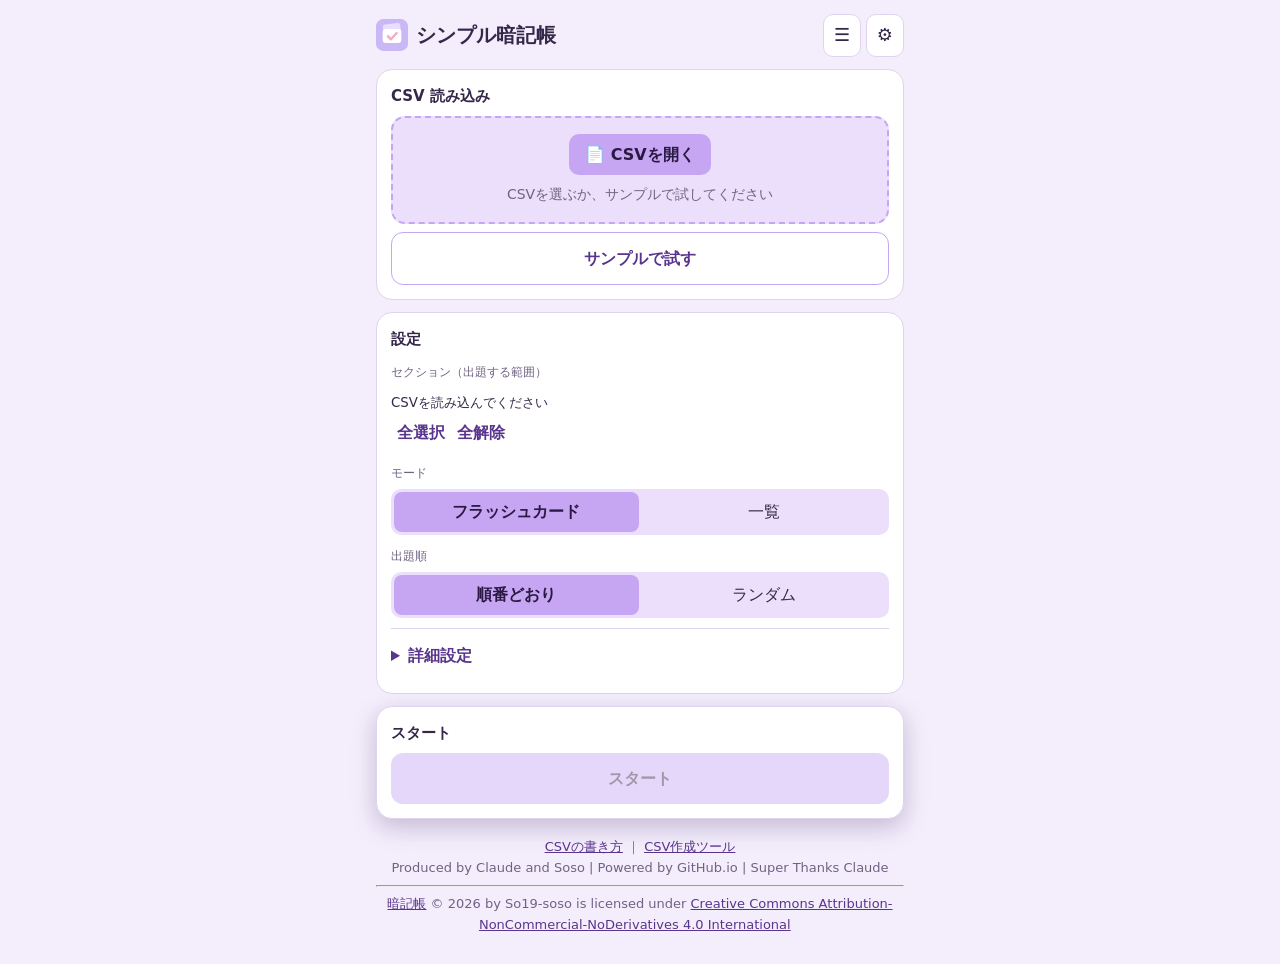
==== commit 35c274a9: "Add files via upload" ====
--- a/index.html
+++ b/index.html
@@ -3,7 +3,7 @@
 <head>
 <meta charset="utf-8">
 <meta name="viewport" content="width=device-width, initial-scale=1, viewport-fit=cover">
-<title>暗記帳</title>
+<title>シンプル暗記帳</title>
 <link rel="manifest" href="manifest.webmanifest">
 <link rel="icon" href="icon.svg" type="image/svg+xml">
 <meta name="theme-color" content="#c9b8f5">
@@ -11,34 +11,38 @@
 </head>
 <body>
 <div class="wrap">
-<div class="bar"><h1><img src="icon.svg" width="32" height="32" alt="">暗記帳</h1><span><button class="ic" id="bMenu" aria-label="保存データ">☰</button> <button class="ic" id="bSet" aria-label="設定">⚙</button></span></div>
+<div class="bar"><h1><img src="icon.svg" width="32" height="32" alt="">シンプル暗記帳</h1><span><button class="ic" id="bMenu" aria-label="保存データ">☰</button> <button class="ic" id="bSet" aria-label="設定">⚙</button></span></div>
 
 <section id="home" class="wrap" style="padding:0">
-  <div class="card"><h3>① 読み込む</h3>
-    <div class="drop"><label>📄 CSVを選ぶ<input type="file" id="file" accept=".csv,.txt" hidden></label><div id="deckInfo" style="margin-top:8px;font-size:14px;color:var(--sub)">未読み込み</div></div></div>
-  <div class="card"><h3>② 設定</h3>
-    <div class="lbl">セクション</div><div id="secs"></div>
+  <div class="card"><h3>CSV 読み込み</h3>
+    <div class="drop"><label>📄 CSVを開く<input type="file" id="file" accept=".csv,.txt" hidden></label><div id="deckInfo" style="margin-top:8px;font-size:14px;color:var(--sub)">CSVを選ぶか、サンプルで試してください</div></div>
+    <button class="btn ghost" id="bSample" style="margin-top:8px">サンプルで試す</button></div>
+  <div class="card"><h3>設定</h3>
+    <div class="lbl">セクション（出題する範囲）</div><div id="secs"></div>
     <div><button class="lk" id="selAll">全選択</button><button class="lk" id="selNone">全解除</button></div>
     <div class="lbl">モード</div>
-    <div class="seg" id="md"><button data-m="card">フラッシュカード</button><button data-m="list">一覧（□■）</button></div>
+    <div class="seg" id="md"><button data-m="card">フラッシュカード</button><button data-m="list">一覧</button></div>
     <div class="lbl">出題順</div>
     <div class="seg" id="ord"><button data-o="seq">順番どおり</button><button data-o="rnd">ランダム</button></div>
     <label class="row rnd"><span>セクション内だけシャッフル</span><input type="checkbox" class="tg" id="oInSec"></label>
-    <label class="row"><span>問題と答えを入れ替える</span><input type="checkbox" class="tg" id="oSwap"></label>
-    <label class="row cardonly"><span>カードをめくる演出</span><input type="checkbox" class="tg" id="oFlip"></label>
-    <label class="row"><span>振動（めくる／正誤／答え表示）</span><input type="checkbox" class="tg" id="oVib"></label>
     <div class="row rnd"><span>出題数（0で全問）</span><span class="cnt"><button id="nM" aria-label="減らす">−</button><input type="number" id="oN" min="0" inputmode="numeric"><button id="nP" aria-label="増やす">＋</button></span></div>
-    <label class="row"><span>苦手問題だけ出題（<span id="weakN">0</span>問）</span><input type="checkbox" class="tg" id="oWeak"></label>
-    <div class="lbl cardonly">回答欄（自分の答えを書く。自動判定はしません）</div>
-    <div class="seg cardonly" id="im"><button data-i="off">なし</button><button data-i="key">キーボード</button><button data-i="pen">手書き</button></div>
-    <div class="lbl">出題する重要度（★）</div><div class="seg" id="stf"></div></div>
-  <div class="card"><h3>③ スタート</h3>
+    <details class="adv"><summary>詳細設定</summary>
+      <label class="row"><span>問題と答えを入れ替える</span><input type="checkbox" class="tg" id="oSwap"></label>
+      <label class="row cardonly"><span>カードをめくる演出</span><input type="checkbox" class="tg" id="oFlip"></label>
+      <label class="row"><span>振動（めくる／正誤／答え表示）</span><input type="checkbox" class="tg" id="oVib"></label>
+      <label class="row"><span>苦手問題だけ出題（<span id="weakN">0</span>問）</span><input type="checkbox" class="tg" id="oWeak"></label>
+      <div class="lbl cardonly">回答欄（自分の答えを書く）</div>
+      <div class="seg cardonly" id="im"><button data-i="off">なし</button><button data-i="key">キーボード</button><button data-i="pen">手書き</button></div>
+      <label class="row cardonly" id="autoRow"><span>自動採点（キーボード入力のときのみ）</span><input type="checkbox" class="tg" id="oAuto"></label>
+      <div class="lbl">出題する重要度マーカー（★）</div><div class="seg" id="stf"></div>
+    </details></div>
+  <div class="card startcard"><h3>スタート</h3>
     <button class="btn ghost" id="bResume" hidden style="margin-bottom:8px"></button>
     <button class="btn" id="bStart">スタート</button></div>
 </section>
 
 <dialog id="study" class="full"><div class="in">
-  <div class="bar2"><button class="lk" data-go="home">← 設定</button><span><button class="lk" id="bUndo">↩ 1つ戻す</button><button class="lk" id="bStop">中断</button><small id="pg"></small></span></div>
+  <div class="bar2"><button class="lk" data-go="home">← ホーム</button><span><button class="lk" id="bUndo">↩ 1つ戻す</button><button class="lk" id="bStop">中断</button><small id="pg"></small></span></div>
   <div class="prog"><i id="pb"></i></div>
   <div class="scene" id="scene"><div class="fc" id="fc">
     <div class="face"><span class="tag">問題</span><div class="big" id="fq"></div><small id="fh" style="color:var(--sub)"></small></div>
@@ -48,8 +52,9 @@
     <div id="penw" hidden><canvas id="pen" style="width:100%;height:140px;border:1px solid var(--ln);border-radius:12px;background:var(--sf);touch-action:none;display:block"></canvas><button class="lk" id="penClr">書き直す</button></div></div>
   <button class="btn" id="bFlip">答えを見る</button>
   <button class="lk" id="bHint" hidden>💡 ヒントを見る</button>
+  <p id="av" hidden></p>
   <div class="btns" id="bJudge" hidden><button class="btn ng" id="bNg">✕ 不正解</button><button class="btn ok" id="bOk">○ 正解</button></div>
-  <p class="hint">Space：めくる ／ ←：不正解 ／ →：正解（答えを見たあと左右スワイプも可）</p>
+  <p class="hint">Space：めくる ／ ←：不正解 ／ →：正解（左右スワイプ対応）</p>
 </div></dialog>
 
 <dialog id="result" class="full"><div class="in">
@@ -61,22 +66,22 @@
   <div class="lbl">今回の全問をもう一度</div>
   <div class="btns"><button class="btn" id="bASeq">順番どおり</button><button class="btn ghost" id="bARnd">シャッフル</button></div>
   <button class="btn ghost" id="bExp">誤答をCSVで書き出し</button>
-  <button class="btn ghost" data-go="home">はじめから（設定に戻る）</button>
+  <button class="btn ghost" data-go="home">ホームに戻る</button>
 </div></dialog>
 
 <dialog id="list" class="full"><div class="in">
-  <div class="bar2"><button class="lk" data-go="home">← 設定</button><span><button class="lk" id="lRed">赤シート OFF</button><button class="lk" id="lSwap">全部入れ替え</button><button class="lk" id="lHide">全部隠す</button><button class="lk" id="lShow">全部表示</button></span></div>
+  <div class="bar2"><button class="lk" data-go="home">← ホーム</button><span><button class="lk" id="lRed">赤シート OFF</button><button class="lk" id="lSwap">全部入れ替え</button><button class="lk" id="lHide">全部隠す</button><button class="lk" id="lShow">全部表示</button></span></div>
   <div id="lWrap" style="position:relative"><div class="card" id="lBody"></div><div id="sheet" hidden></div><button id="sh" hidden aria-label="赤シートを動かす">⇕</button></div>
   <button class="btn" data-go="home">完了（設定に戻る）</button>
 </div></dialog>
 
-<footer><a href="csv-guide.html">CSVの書き方</a> ｜ <a href="editor.html">CSV作成ツール</a></footer>
+<footer><a href="csv-guide.html">CSVの書き方</a> ｜ <a href="editor.html">CSV作成ツール</a><br>Produced by Claude and Soso | Powered by GitHub.io | Super Thanks Claude<hr><a href="https://so19-soso.github.io/ankicho/">暗記帳</a> © 2026 by So19-soso is licensed under <a href="https://creativecommons.org/licenses/by-nc-nd/4.0/">Creative Commons Attribution-NonCommercial-NoDerivatives 4.0 International</a><img src="https://mirrors.creativecommons.org/presskit/icons/cc.svg" alt="" style="max-width: 1em;max-height:1em;margin-left: .2em;"><img src="https://mirrors.creativecommons.org/presskit/icons/by.svg" alt="" style="max-width: 1em;max-height:1em;margin-left: .2em;"><img src="https://mirrors.creativecommons.org/presskit/icons/nc.svg" alt="" style="max-width: 1em;max-height:1em;margin-left: .2em;"><img src="https://mirrors.creativecommons.org/presskit/icons/nd.svg" alt="" style="max-width: 1em;max-height:1em;margin-left: .2em;"></footer>
 </div>
 
 <dialog id="menu"><h2>保存データ</h2>
   <div class="lbl">★ お気に入りCSV</div><div id="mFav"></div>
-  <div class="lbl">履歴（最近10件）</div><div id="mRec"></div>
-  <div class="lbl">後でやる（中断して保存）</div><div id="mSav"></div>
+  <div class="lbl">履歴</div><div id="mRec"></div>
+  <div class="lbl">後でやる</div><div id="mSav"></div>
   <div class="lbl">配布CSV（csv/フォルダ）</div><div id="mDist"></div>
   <div class="lbl">データ保護</div><div class="btns"><button class="btn ghost" id="bkOut">バックアップ書き出し</button><label class="btn ghost">復元<input type="file" id="bkIn" accept=".json" hidden></label></div>
   <div style="margin-top:12px"><button class="btn" id="mClose">閉じる</button></div></dialog>
@@ -101,7 +106,7 @@
 const vib=p=>{if(opt.vib)try{navigator.vibrate(p)}catch(e){}};
 const shuf=a=>{a=a.slice();for(let i=a.length-1;i>0;i--){const j=Math.random()*(i+1)|0;[a[i],a[j]]=[a[j],a[i]]}return a};
 let deck={name:'',cards:[],secs:[]},sel=new Set(),run=null,tab='ng';
-let opt=Object.assign({o:'seq',mode:'card',weak:false,inSec:true,swap:false,flip:true,cnt:10,vib:true,input:'off',stars:[0,1,2,3,4,5]},S.get('opt',{}));
+let opt=Object.assign({o:'seq',mode:'card',weak:false,inSec:true,swap:false,flip:true,cnt:10,vib:true,auto:false,input:'off',stars:[0,1,2,3,4,5]},S.get('opt',{}));
 
 function build(name,text){const secs=[],cards=[];let cur=-1;
   for(const r of parseCSV(text)){const a=(r[0]||'').trim();if(!a&&!(r[1]||'').trim())continue;
@@ -118,10 +123,10 @@
 const hist=()=>S.get('hist:'+deck.name,{});
 const stars=()=>S.get('star:'+deck.name,{});
 function renderHome(){
-  $('deckInfo').textContent=deck.cards.length?`${deck.name}（${deck.cards.length}問）`:'未読み込み';
+  $('deckInfo').textContent=deck.cards.length?`${deck.name}（${deck.cards.length}問）`:'CSVを選ぶか、サンプルで試してください';
   $('secs').innerHTML=deck.secs.map((n,i)=>`<label class="row"><span><input type="checkbox" data-s="${i}" ${sel.has(i)?'checked':''}>${esc(n)}</span><small>${deck.cards.filter(c=>c.s==i).length}問</small></label>`).join('')||'<small>CSVを読み込んでください</small>';
   document.querySelectorAll('#ord button').forEach(b=>b.classList.toggle('on',b.dataset.o==opt.o));
-  document.querySelectorAll('#md button').forEach(b=>b.classList.toggle('on',b.dataset.m==opt.mode));$('oWeak').checked=opt.weak;$('oInSec').checked=opt.inSec;$('oVib').checked=opt.vib;$('oN').value=opt.cnt;document.querySelectorAll('.cardonly').forEach(e=>e.hidden=opt.mode=='list');document.querySelectorAll('.rnd').forEach(e=>e.hidden=opt.o!='rnd');
+  document.querySelectorAll('#md button').forEach(b=>b.classList.toggle('on',b.dataset.m==opt.mode));$('oWeak').checked=opt.weak;$('oInSec').checked=opt.inSec;$('oVib').checked=opt.vib;$('oAuto').checked=opt.auto;$('oAuto').disabled=opt.input!='key';$('autoRow').classList.toggle('off',opt.input!='key');$('bStart').disabled=!deck.cards.length;$('oN').value=opt.cnt;document.querySelectorAll('.cardonly').forEach(e=>e.hidden=opt.mode=='list');document.querySelectorAll('.rnd').forEach(e=>e.hidden=opt.o!='rnd');
   document.querySelectorAll('#im button').forEach(b=>b.classList.toggle('on',b.dataset.i==opt.input));
   $('stf').innerHTML=[0,1,2,3,4,5].map(n=>`<button data-s="${n}" class="${opt.stars.includes(n)?'on':''}">${n?'★'+n:'未'}</button>`).join('');$('oSwap').checked=opt.swap;$('oFlip').checked=opt.flip;
   const h=hist();$('weakN').textContent=deck.cards.filter(c=>h[c.q]>0).length;
@@ -139,9 +144,16 @@
 function renderCard(){const c=deck.cards[run.ids[run.pos]],fc=$('fc');
   run.fl=false;fc.classList.add('noanim');fc.classList.remove('flipped');void fc.offsetWidth;if(opt.flip)fc.classList.remove('noanim');
   $('fq').innerHTML=fmt(run.swap?c.a:c.q);$('fa').innerHTML=fmt(run.swap?c.q:c.a);$('fm').innerHTML=fmt(c.m);$('fh').textContent='';
-  $('pg').textContent=`${run.pos+1} / ${run.ids.length}`;$('pb').style.width=run.pos/run.ids.length*100+'%';renderStars();$('inp').hidden=opt.input=='off';$('ans').hidden=opt.input!='key';$('penw').hidden=opt.input!='pen';$('ans').value='';if(opt.input=='pen')penSize();btns()}
+  $('pg').textContent=`${run.pos+1} / ${run.ids.length}`;$('pb').style.width=run.pos/run.ids.length*100+'%';renderStars();$('inp').hidden=opt.input=='off';$('ans').hidden=opt.input!='key';$('penw').hidden=opt.input!='pen';$('ans').value='';if(opt.input=='pen')penSize();btns();showAuto()}
 function btns(){$('bHint').hidden=run.fl||!deck.cards[run.ids[run.pos]].m;$('bFlip').hidden=run.fl;$('bJudge').hidden=!run.fl}
-function flip(){if(!run)return;run.fl=!run.fl;$('fc').classList.toggle('flipped',run.fl);vib(12);btns()}
+const nz=t=>t.normalize('NFKC').toLowerCase().replace(/\s/g,'').replace(/[ァ-ヶ]/g,c=>String.fromCharCode(c.charCodeAt(0)-96));
+const autoOn=()=>opt.input=='key'&&opt.auto;
+function judgeAuto(){const c=deck.cards[run.ids[run.pos]],u=nz($('ans').value);if(!u)return null;return (run.swap?c.q:c.a).replace(/\*_|_\*|\*\*/g,'').split('/').some(x=>nz(x)===u)}
+function showAuto(){const v=$('av');run.av=null;$('bOk').classList.remove('sug');$('bNg').classList.remove('sug');
+  if(!(run.fl&&autoOn())){v.hidden=true;return}
+  const r=judgeAuto();run.av=r;if(r===null){v.hidden=true;return}
+  v.hidden=false;v.textContent=r?'自動採点：○ 正解です（Enterで確定）':'自動採点：✕ 違うようです（Enterで確定）';$(r?'bOk':'bNg').classList.add('sug')}
+function flip(){if(!run)return;run.fl=!run.fl;$('fc').classList.toggle('flipped',run.fl);vib(12);btns();showAuto()}
 function mark(ok){if(!run||!run.fl)return;const id=run.ids[run.pos],q=deck.cards[id].q,h=hist();
   (ok?run.ok:run.ng).push(id);(run.log=run.log||[]).push({id,ok,p:h[q]||0});vib(ok?25:[30,50,30]);
   if(ok){if(h[q]>0){h[q]--;if(!h[q])delete h[q]}}else h[q]=(h[q]||0)+1;
@@ -166,7 +178,7 @@
 $('secs').onchange=e=>{const i=+e.target.dataset.s;e.target.checked?sel.add(i):sel.delete(i)};
 $('selAll').onclick=()=>{sel=new Set(deck.secs.keys());renderHome()};$('selNone').onclick=()=>{sel.clear();renderHome()};
 $('ord').onclick=e=>{if(e.target.dataset.o){opt.o=e.target.dataset.o;S.set('opt',opt);renderHome()}};
-[['oVib','vib'],['oWeak','weak'],['oInSec','inSec'],['oSwap','swap'],['oFlip','flip']].forEach(([id,k])=>$(id).onchange=e=>{opt[k]=e.target.checked;S.set('opt',opt)});
+[['oAuto','auto'],['oVib','vib'],['oWeak','weak'],['oInSec','inSec'],['oSwap','swap'],['oFlip','flip']].forEach(([id,k])=>$(id).onchange=e=>{opt[k]=e.target.checked;S.set('opt',opt)});
 $('bStart').onclick=()=>{const ids=makeIds();if(!ids.length)return alert(opt.weak?'苦手問題がありません':'出題できる問題がありません');
   if(opt.mode=='list'){lAll=eligible();lIds=ids;lOpen=new Set();red=false;$('lRed').textContent='赤シート OFF';show('list');renderList()}else startStudy(ids)};
 $('md').onclick=e=>{if(e.target.dataset.m){opt.mode=e.target.dataset.m;S.set('opt',opt);renderHome()}};
@@ -182,8 +194,8 @@
 $('bASeq').onclick=()=>startStudy(asc(run.ids));$('bARnd').onclick=()=>startStudy(shuf(run.ids));
 $('bExp').onclick=()=>{const rows=[['#誤答 '+new Date().toLocaleDateString('ja-JP')]];run.ng.forEach(i=>{const c=deck.cards[i];rows.push(c.m?[c.q,c.a,c.m]:[c.q,c.a])});download('wrong.csv',toCSV(rows))};
 document.addEventListener('keydown',e=>{if(!$('study').open||$('result').open||$('dlg').open||$('cfm').open)return;
-  if(e.target.id=='ans'){if(e.key=='Enter'){e.preventDefault();flip()}return}
-  if(e.key==' '||e.key=='Enter'){e.preventDefault();flip()}else if(e.key=='ArrowRight')mark(true);else if(e.key=='ArrowLeft')mark(false)});
+  if(e.target.id=='ans'){if(e.key=='Enter'){e.preventDefault();if(run.fl&&autoOn()&&run.av!=null)mark(run.av);else flip()}return}
+  if(e.key=='Enter'&&run.fl&&autoOn()&&run.av!=null){e.preventDefault();mark(run.av)}else if(e.key==' '||e.key=='Enter'){e.preventDefault();flip()}else if(e.key=='ArrowRight')mark(true);else if(e.key=='ArrowLeft')mark(false)});
 let tx=null;$('scene').addEventListener('touchstart',e=>tx=e.touches[0].clientX,{passive:true});
 $('scene').addEventListener('touchend',e=>{if(tx==null)return;const dx=e.changedTouches[0].clientX-tx;tx=null;if(Math.abs(dx)>70&&run&&run.fl){e.preventDefault();mark(dx>0)}});
 
@@ -227,6 +239,7 @@
 async function renderDist(){const el=$('mDist');try{const r=await fetch('csv/list.json',{cache:'no-cache'});if(!r.ok)throw 0;const l=await r.json();el.dataset.l=JSON.stringify(l);el.innerHTML=l.map((x,i)=>`<div class="row"><span>${esc(x.name)}</span><button class="lk" data-c="${i}">開く</button></div>`).join('')||'<small>なし</small>'}catch(e){el.innerHTML='<small>公開サイトでのみ表示されます</small>'}}
 $('bkOut').onclick=()=>{const o={};for(let i=0;i<localStorage.length;i++){const k=localStorage.key(i);if(k.startsWith('ankicho:'))o[k]=localStorage.getItem(k)}const a=document.createElement('a');a.href=URL.createObjectURL(new Blob([JSON.stringify(o)],{type:'application/json'}));a.download='ankicho-backup-'+new Date().toISOString().slice(0,10)+'.json';document.body.appendChild(a);a.click();a.remove()};
 $('bkIn').onchange=async e=>{const f=e.target.files[0];if(!f)return;try{const o=JSON.parse(await f.text());if(!confirm('現在のデータを、バックアップの内容で上書きします。よろしいですか？'))return;Object.entries(o).forEach(([k,v])=>k.startsWith('ankicho:')&&localStorage.setItem(k,v));location.reload()}catch(er){alert('読み込めませんでした')}};
+$('bSample').onclick=()=>fetch('csv/sample.csv',{cache:'no-cache'}).then(r=>{if(!r.ok)throw 0;return r.text()}).then(t=>setDeck(build('sample.csv',t),t)).catch(()=>alert('サンプルを読み込めませんでした（公開サイトで使えます）'));
 // 設定
 const pal={pink:'hsl(340 75% 80%)',peach:'hsl(22 75% 80%)',lemon:'hsl(48 75% 80%)',mint:'hsl(150 75% 80%)',sky:'hsl(205 75% 80%)',lavender:'hsl(265 75% 80%)',white:'#fff',black:'#222'};
 function renderSet(){const t=S.get('theme',{p:'lavender',m:'auto'});$('mode').value=t.m;
--- a/common.css
+++ b/common.css
@@ -87,3 +87,12 @@
 .erow.dup{outline:2px solid #e55;border-radius:8px}
 #prev{margin-top:8px;font-size:15px;min-height:1.6em}
 @media(max-width:640px){.erow.c .ebt{grid-column:2;grid-row:1/4;flex-direction:column}}
+.card h3{font-size:15px;color:var(--ink)}
+.btn{min-height:48px}.btn:disabled{opacity:.45;cursor:not-allowed}
+.btns .btn{min-height:56px;font-size:17px}.seg button{min-height:40px}
+:focus-visible{outline:3px solid var(--lk);outline-offset:2px}
+.startcard{position:sticky;bottom:8px;z-index:3;box-shadow:0 8px 24px hsl(var(--h) 40% 30%/.28)}
+details.adv{margin-top:10px;border-top:1px solid var(--ln);padding-top:4px}
+details.adv summary{cursor:pointer;font-weight:700;color:var(--lk);padding:10px 0}
+.row.off{opacity:.45}
+#av{text-align:center;font-weight:700;margin:0}.btn.sug{outline:4px solid var(--ink);outline-offset:2px}
